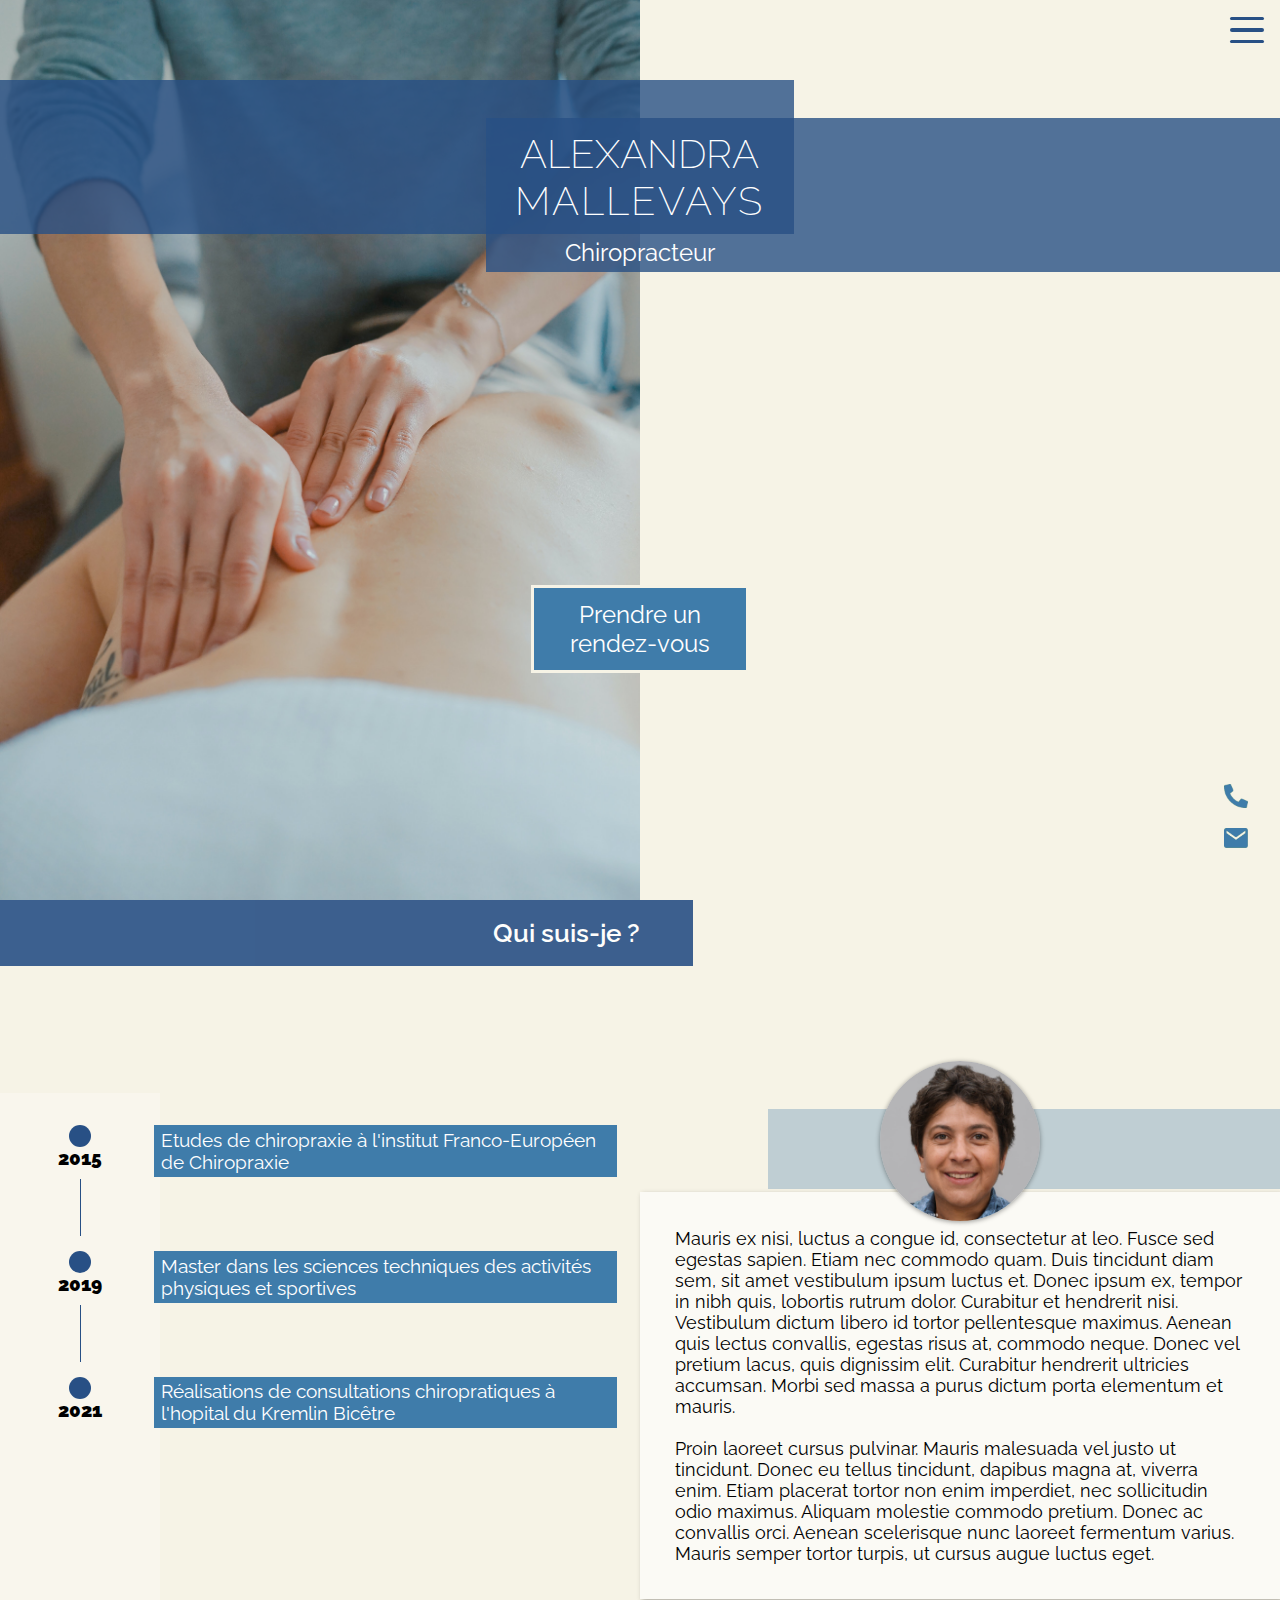
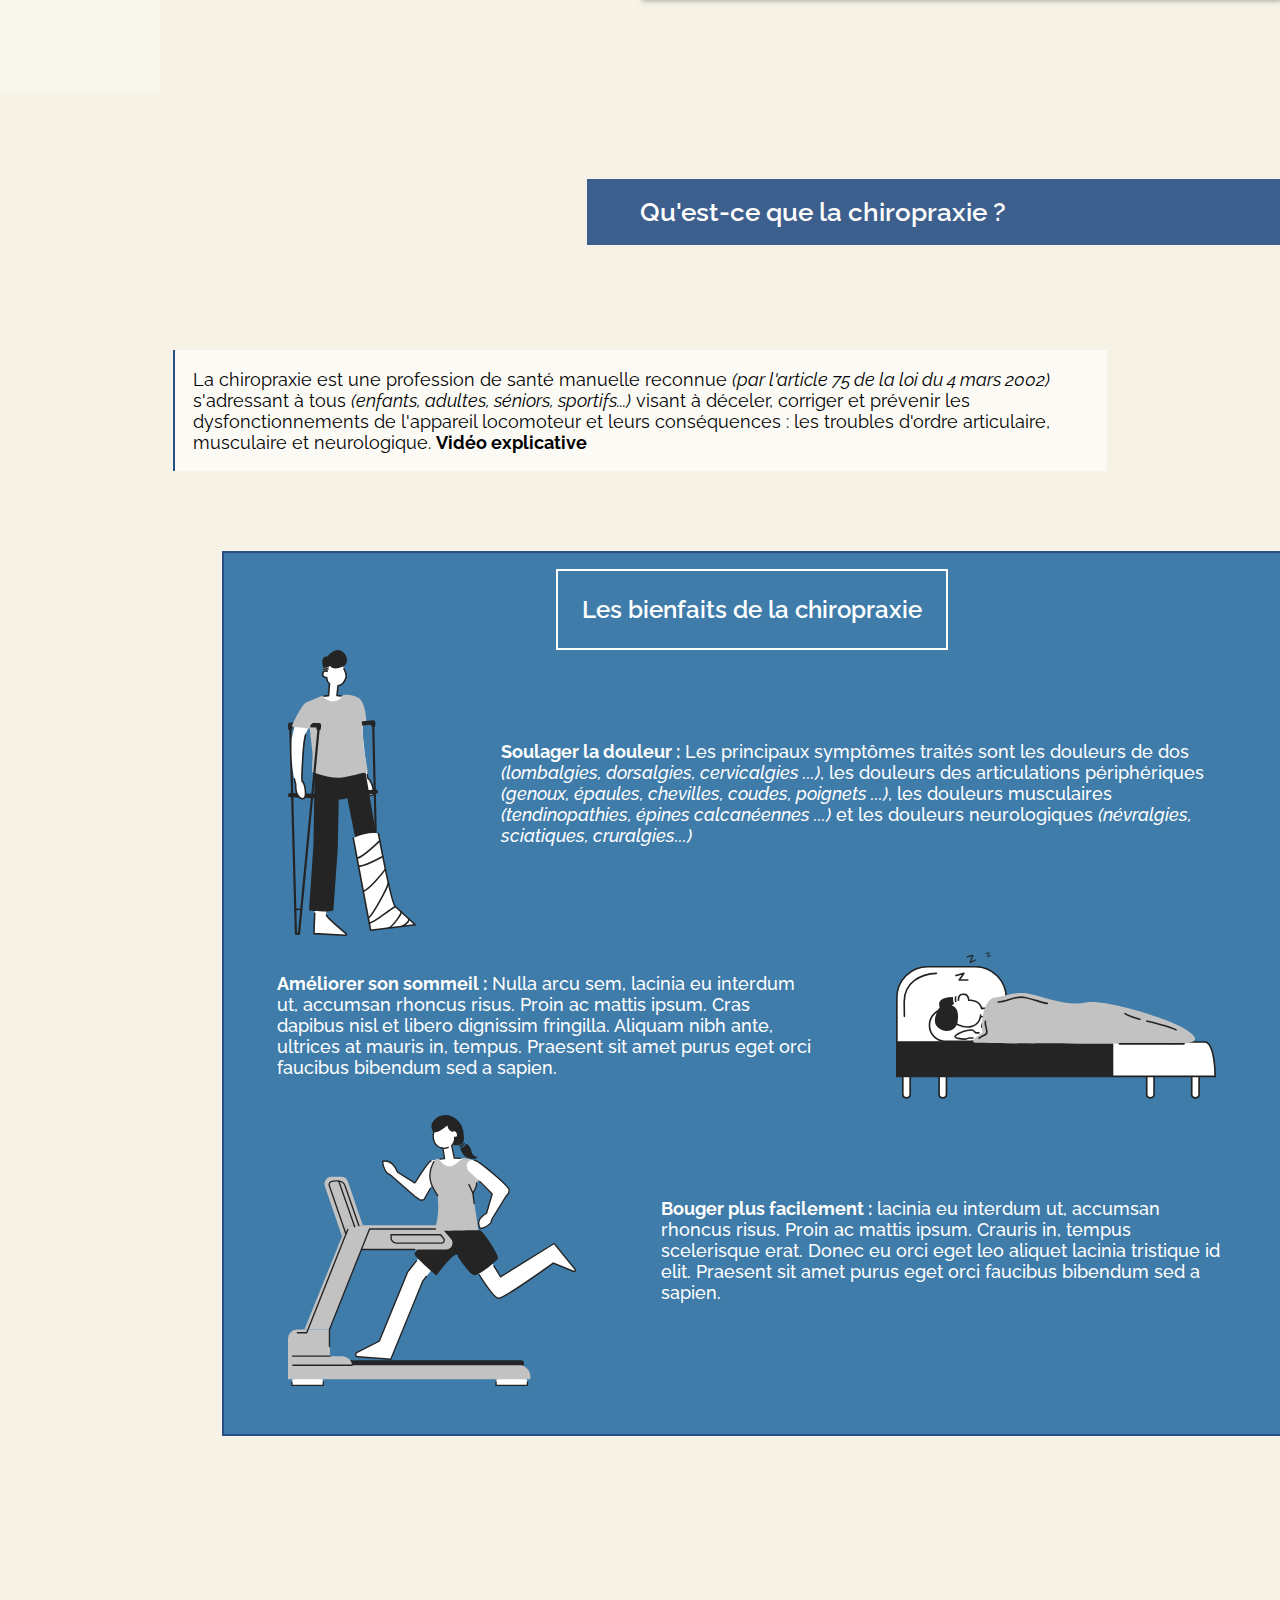
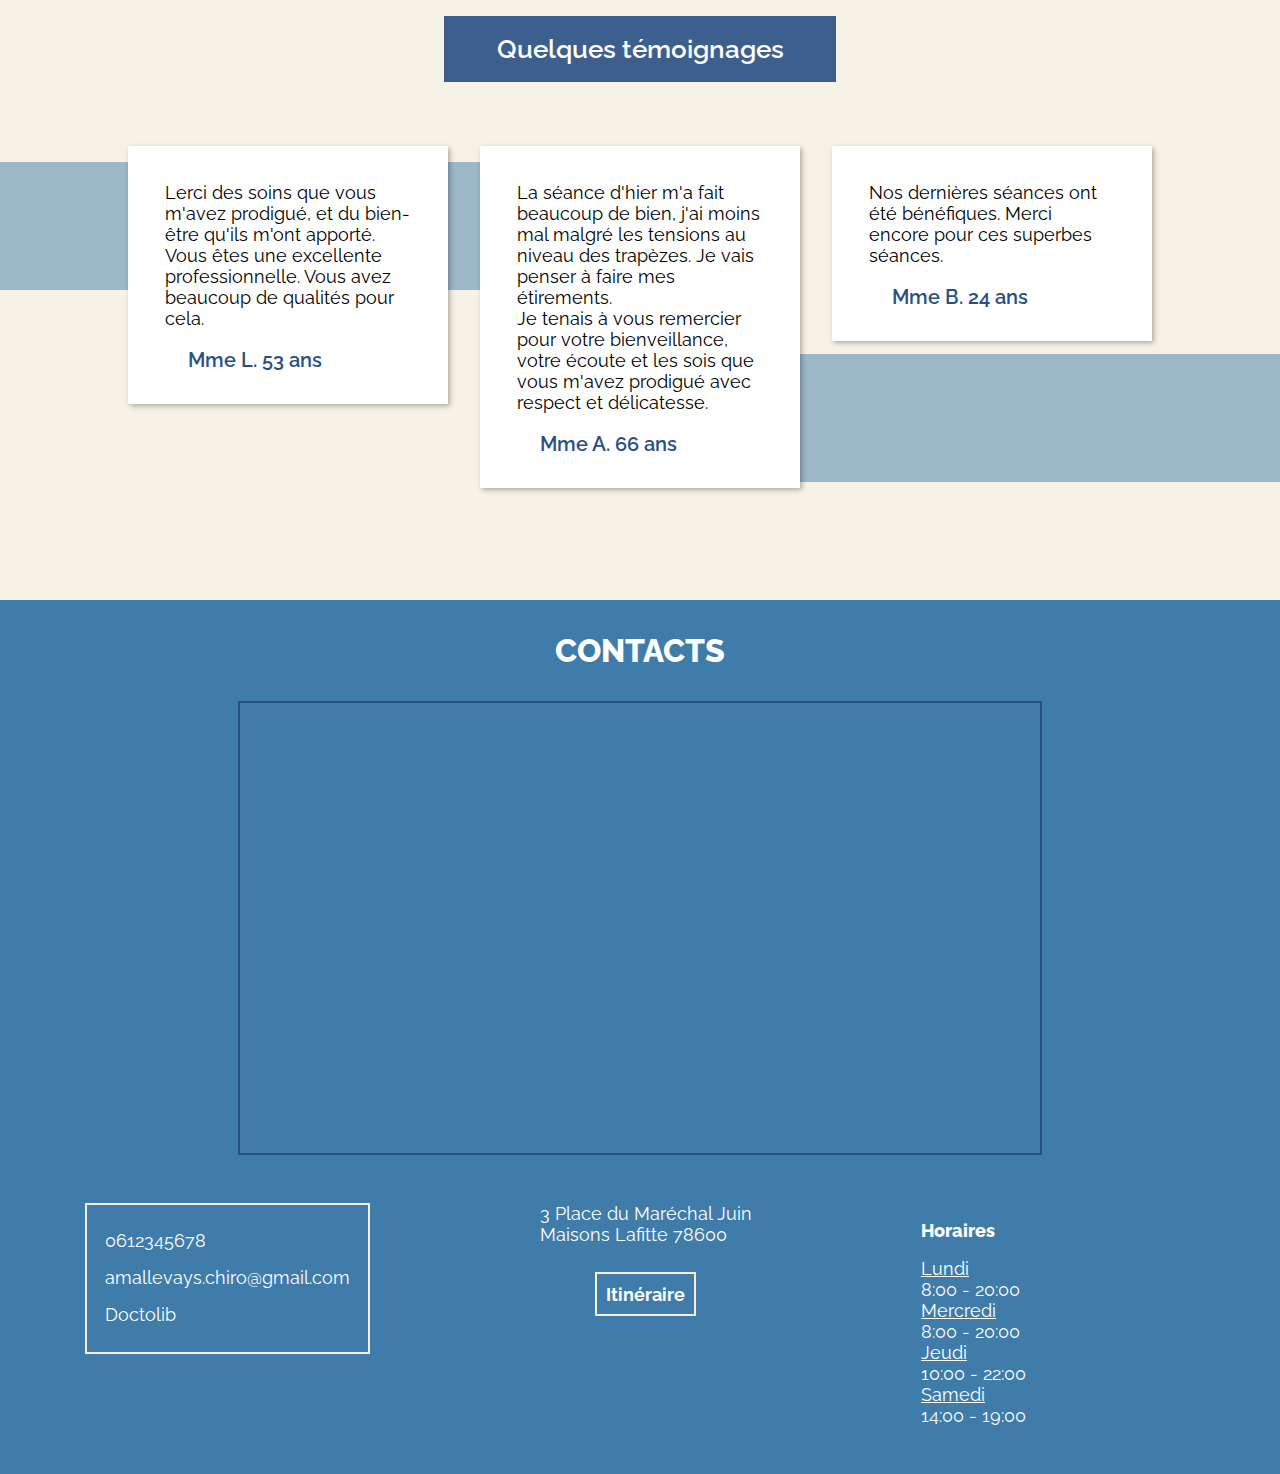
==== mobile.html @ 3ee5424f "added media queries for about-page and homepage" ====
<!DOCTYPE html>
<html lang="en">
<head>
    <meta charset="UTF-8">
    <meta http-equiv="X-UA-Compatible" content="IE=edge">
    <meta name="viewport" content="width=device-width, initial-scale=1.0">
    <link rel="preconnect" href="https://fonts.googleapis.com">
    <link rel="preconnect" href="https://fonts.gstatic.com" crossorigin>
    <link href="https://fonts.googleapis.com/css2?family=Raleway:ital,wght@0,100;0,200;0,300;0,400;0,500;0,600;0,700;0,800;0,900;1,100;1,200;1,300;1,400;1,500&display=swap" rel="stylesheet">
    <link href="https://fonts.googleapis.com/css2?family=Roboto:wght@100;300&display=swap" rel="stylesheet">
    <script src="https://ajax.googleapis.com/ajax/libs/jquery/3.5.1/jquery.min.js"></script>
    <link rel="stylesheet" href="css/main.css">
    <title>Alexandra Mallevays</title>
</head>
<body>
    <div class="main-frame">
    <div class="homepage section">
        <!-- <div class="blue-rect-2"></div> -->
        <div class="bg-image"></div>
        <div class="title-box">
            <div class="__title-div-left"></div>
            <div class="__title-div-right"></div>
            <div class="__title-text">
                <div class="__row">Alexandra</div>
                <div class="__row __row-2">Mallevays</div>
                <div class="__subtitle">
                    Chiropracteur
                </div>
            </div>
        </div>

        <div class="rdv-btn">
            Prendre un</br>rendez-vous
        </div>

        <div class="contact-icons">
            <div class="__phone-icon" onclick='
            var data = [new ClipboardItem({ "text/plain": new Blob(["0612345678"], { type: "text/plain" }) })];
            navigator.clipboard.write(data).then(function() {
            console.log("Copied to clipboard successfully!");
            }, function() {
            console.error("Unable to write to clipboard. :-(");
            });
            '>
                <img src="assets/icons/phonex2.png" alt="">
            </div>
            <a href="mailto:amallevays.chiro@gmail.com">
            <div class="__mail-icon">
                <img src="assets/icons/mailx2.png" alt="">
            </div>
        </a>
        </div>

        <div class="upper-menu-btn" onclick="toggleBtn(this)">
            <div class="__bar1 __bar"></div>
            <div class="__bar2 __bar"></div>
            <div class="__bar3 __bar"></div>
        </div>

        <div class="upper-menu-mobile">
            <div class="__header">MENU</div>
            <a href="#about-page"> <div class="__menu-btn-mobile">Qui suis-je ?</div></a>
            <a href="#chiro-page"><div class="__menu-btn-mobile">Qu'est-ce que la chiropraxie ?</div></a>
            <a href="#testimonies-page"><div class="__menu-btn-mobile">Quelques témoignages</div></a>
            <a href="#contacts-page"><div class="__menu-btn-mobile __contacts-btn">Contacts</div></a>
        </div>
    </div>
    <div class="about-page section" id="about-page">

        <div class="__title-bar">
            Qui suis-je ?
        </div>

        <div class="__content">
            <div class="white-rect-1"></div>
            <div class="__career">
                
                <div class="timeline">
                    <div class="__event"> 
                        <span class="__date">2015</span>    
                        <div class="__event-text">Etudes de chiropraxie à l'institut Franco-Européen de Chiropraxie</div> 
                    </div>
                    <div class="__event">
                        <span class="__date">2019</span>
                        <div class="__event-text">Master dans les sciences techniques des activités physiques et sportives</div>
                    </div>
                    <div class="__event">
                        <span class="__date __last-date">2021</span> 
                        <div class="__event-text">Réalisations de consultations chiropratiques à l'hopital du Kremlin Bicêtre</div>
                    </div>


                </div>
            </div>
            <div class="__abouttext-container">
                <div class="blue-rect-1"></div>
                <image src="assets/profile_pic.png" class="__profile-pic"></image>
                <div class="__abouttext">
                    Mauris ex nisi, luctus a congue id, consectetur at leo. Fusce sed egestas sapien. Etiam nec commodo quam. Duis tincidunt diam sem, sit amet vestibulum ipsum luctus et. Donec ipsum ex, tempor in nibh quis, lobortis rutrum dolor. Curabitur et hendrerit nisi. Vestibulum dictum libero id tortor pellentesque maximus. Aenean quis lectus convallis, egestas risus at, commodo neque. Donec vel pretium lacus, quis dignissim elit. Curabitur hendrerit ultricies accumsan. Morbi sed massa a purus dictum porta elementum et mauris.
                    </br></br>
                    Proin laoreet cursus pulvinar. Mauris malesuada vel justo ut tincidunt. Donec eu tellus tincidunt, dapibus magna at, viverra enim. Etiam placerat tortor non enim imperdiet, nec sollicitudin odio maximus. Aliquam molestie commodo pretium. Donec ac convallis orci. Aenean scelerisque nunc laoreet fermentum varius. Mauris semper tortor turpis, ut cursus augue luctus eget.  
                </div>
            </div>
            
        </div>

    </div>
    <div class="chiro-page section" id="chiro-page">

        <div class="__title-bar-right">
            Qu'est-ce que la chiropraxie ?
        </div>

        <div class="__content">
            <p class="__introduction">La chiropraxie est une profession de santé manuelle reconnue <i>(par l'article 75 de la loi du 4 mars 2002)</i> s'adressant à tous <i>(enfants, adultes, séniors, sportifs...)</i> visant à déceler, corriger et prévenir les dysfonctionnements de l'appareil locomoteur et leurs conséquences : les troubles d'ordre articulaire, musculaire et neurologique. <b><a href="https://vimeo.com/82379771">Vidéo explicative</a></b></p>
            
            
            <div class="upsides-div">
                <div class="__header">Les bienfaits de la chiropraxie</div>
                <div class="upside">
                    <image src="assets/illustrations/injured.svg" id="injured-icon" class="__icon"></image>
                    <div class="__text"><b>Soulager la douleur :</b> Les principaux symptômes traités sont les douleurs de dos <i>(lombalgies, dorsalgies, cervicalgies ...)</i>, les douleurs des articulations périphériques <i>(genoux, épaules, chevilles, coudes, poignets ...)</i>, les douleurs musculaires <i>(tendinopathies, épines calcanéennes ...)</i> et les douleurs neurologiques <i>(névralgies, sciatiques, cruralgies...)</i></div>
                </div>
                <div class="upside">
                    <div class="__text"><b>Améliorer son sommeil :</b> Nulla arcu sem, lacinia eu interdum ut, accumsan rhoncus risus.

                        Proin ac mattis ipsum. Cras dapibus nisl et libero dignissim fringilla. Aliquam nibh ante, ultrices at mauris in, tempus. Praesent sit amet purus eget orci faucibus bibendum sed a sapien.</div>
                    <image src="assets/illustrations/sleep.svg" id="sleep-icon" class="__icon"></image>
                </div>
                <div class="upside">
                    <image src="assets/illustrations/sport.svg" id="sport-icon" class="__icon"></image>
                    <div class="__text"><b>Bouger plus facilement :</b> lacinia eu interdum ut, accumsan rhoncus risus.

                        Proin ac mattis ipsum. Crauris in, tempus scelerisque erat. Donec eu orci eget leo aliquet lacinia tristique id elit. Praesent sit amet purus eget orci faucibus bibendum sed a sapien.</div>
                </div>
            </div>
            
        </div>

    </div>

    <div class="testimonies-page section" id="testimonies-page">

        <div class="__title-bar-center">
            Quelques témoignages
        </div>

        <div class="__testimonies">

            <div class="white-rect-2"></div>
            <div class="white-rect-3"></div>

            
            <div class="testimony">
                <div class="__text">Lerci des soins que vous m'avez prodigué, et du bien-être qu'ils m'ont apporté. </br>Vous êtes une excellente professionnelle. Vous avez beaucoup de qualités pour cela.</div>
                <div class="__author">Mme L. 53 ans</div>
            </div>

            <div class="testimony">
                <div class="__text">La séance d'hier m'a fait beaucoup de bien, j'ai moins mal malgré les tensions au niveau des trapèzes. Je vais penser à faire mes étirements.</br> Je tenais à vous remercier pour votre bienveillance, votre écoute et les sois que vous m'avez prodigué avec respect et délicatesse.</div>
                <div class="__author">Mme A. 66 ans</div>
            </div>

            <div class="testimony">
                <div class="__text">Nos dernières séances ont été bénéfiques. Merci encore pour ces superbes séances.</div>
                <div class="__author">Mme B. 24 ans</div>
            </div>
            
        </div>
    </div>

    <div class="contacts-page section" id="contacts-page">

        <div class="__title">CONTACTS</div>
        <iframe class="maps" src="https://www.google.com/maps/embed?pb=!1m18!1m12!1m3!1d2620.429758199022!2d2.1437367150682656!3d48.94530220253824!2m3!1f0!2f0!3f0!3m2!1i1024!2i768!4f13.1!3m3!1m2!1s0x47e661817bcd5d53%3A0xc0e5ba6e43e9ac90!2s3%20Pl.%20du%20Mar%C3%A9chal%20Juin%2C%2078600%20Maisons-Laffitte!5e0!3m2!1sfr!2sfr!4v1629821857149!5m2!1sfr!2sfr" allowfullscreen="" loading="lazy"></iframe>
        <div class="info-row">
            <div class="__contacts">
                0612345678</br>
                amallevays.chiro@gmail.com</br>
                Doctolib
            </div>
            <div class="__location">
                3 Place du Maréchal Juin</br>Maisons Lafitte 78600
                <div class="__route-btn" onclick="location.href='https://goo.gl/maps/s7NuypRD2UQCrzNB6';">Itinéraire</div>
            </div>
            <div class="__schedule">
                <span class="__header">Horaires</span>
                <div class="__day">Lundi</div> 8:00 - 20:00
                <div class="__day">Mercredi</div> 8:00 - 20:00 
                <div class="__day">Jeudi</div> 10:00 - 22:00
                <div class="__day">Samedi</div> 14:00 - 19:00
            </div>
            <div class="__spacer"></div>
        </div>

    </div>

</div>
<script>
    let toggleBtn = (elt) => {
        elt.classList.toggle("toggle");
        $(".upper-menu-mobile")[0].classList.toggle("menu-toggle");
    }
</script>
</body>
</html>
---- css/main.css ----
.homepage {
  height: 100vh;
}

.bg-image {
  position: absolute;
  height: 100vh;
  width: 50vw;
  z-index: -1;
  background: center/cover url("/assets/banner.jpg");
}

.title-box {
  position: absolute;
  width: 100%;
  height: 12em;
  margin-top: 5em;
}

.title-box .__title-div-left {
  position: absolute;
  background-color: #285085;
  opacity: 0.8;
  width: 62%;
  height: 80%;
}

.title-box .__title-div-right {
  position: absolute;
  right: 0;
  bottom: 0;
  background-color: #285085;
  opacity: 0.8;
  width: 62%;
  height: 80%;
}

.title-box .__title-text {
  position: absolute;
  display: -webkit-box;
  display: -ms-flexbox;
  display: flex;
  -webkit-box-orient: vertical;
  -webkit-box-direction: normal;
      -ms-flex-direction: column;
          flex-direction: column;
  -webkit-box-align: center;
      -ms-flex-align: center;
          align-items: center;
  left: 38%;
  top: 20%;
  width: 24%;
  height: 80%;
  padding-top: .75em;
  color: white;
}

.title-box .__title-text .__row {
  font-weight: 200;
  font-size: 2.5em;
  text-transform: uppercase;
}

.title-box .__title-text .__row-2 {
  letter-spacing: .05em;
}

.title-box .__title-text .__subtitle {
  position: absolute;
  top: 72%;
  font-size: 1.5em;
}

.rdv-btn {
  position: absolute;
  border: 0.15em solid #F6F3E6;
  background-color: #3F7CAA;
  left: 0;
  right: 0;
  top: 65%;
  margin: auto;
  width: -webkit-fit-content;
  width: -moz-fit-content;
  width: fit-content;
  padding: .5em 1.5em .5em 1.5em;
  text-align: center;
  font-size: 1.5em;
  color: white;
  -webkit-transition: all 0.3s;
  transition: all 0.3s;
  cursor: pointer;
}

.rdv-btn:hover {
  background-color: #285085;
}

.upper-menu {
  display: -webkit-box;
  display: -ms-flexbox;
  display: flex;
  -ms-flex-pack: distribute;
      justify-content: space-around;
}

.upper-menu .__menu-btn {
  margin-top: .5em;
  padding: .5em;
  font-size: 1.1em;
  font-weight: 600;
  -webkit-transition: all 0.5s;
  transition: all 0.5s;
  cursor: pointer;
}

.upper-menu .__me-btn {
  color: white;
}

.upper-menu .__me-btn:hover {
  background-color: rgba(255, 255, 255, 0.2);
}

.upper-menu .__chiro-btn {
  color: white;
}

.upper-menu .__chiro-btn:hover {
  background-color: rgba(255, 255, 255, 0.2);
}

.upper-menu .__green {
  color: #285085;
}

.upper-menu .__testimonies-btn {
  color: #285085;
}

.upper-menu .__testimonies-btn:hover {
  background-color: rgba(63, 124, 170, 0.2);
}

.upper-menu .__contacts-btn {
  color: #285085;
}

.upper-menu .__contacts-btn:hover {
  background-color: rgba(63, 124, 170, 0.2);
}

.contact-icons {
  position: absolute;
  right: 2em;
  bottom: 3em;
}

.contact-icons .__phone-icon {
  cursor: pointer;
}

.contact-icons .__phone-icon::before {
  position: absolute;
  content: "";
  font-family: 'Roboto', sans-serif;
  color: #285085;
  font-weight: 1000;
  font-size: 1.15em;
  letter-spacing: 1px;
  right: -1em;
  opacity: 0;
  -webkit-transition: 0.5s all;
  transition: 0.5s all;
}

.contact-icons .__phone-icon:hover::before {
  right: 2em;
  top: 0.15em;
  content: "0612345678";
  opacity: 1;
}

.contact-icons .__phone-icon img {
  width: 1.5em;
  height: 1.5em;
}

.contact-icons .__mail-icon {
  margin-top: 1em;
  cursor: pointer;
}

.contact-icons .__mail-icon::before {
  position: absolute;
  content: "";
  font-family: 'Roboto', sans-serif;
  color: #285085;
  font-weight: 1000;
  font-size: 1.15em;
  letter-spacing: 1px;
  right: -1em;
  opacity: 0;
  -webkit-transition: 0.5s all;
  transition: 0.5s all;
}

.contact-icons .__mail-icon:hover::before {
  right: 2em;
  bottom: 0.175em;
  content: "amallevays.chiro@gmail.com";
  opacity: 1;
}

.contact-icons .__mail-icon img {
  width: 1.5em;
  height: 1.25em;
}

@media (min-width: 700px) and (max-width: 850px) {
  .title-box .__title-div-left {
    width: 65%;
  }
  .title-box .__title-div-right {
    width: 65%;
  }
}

@media (min-width: 600px) and (max-width: 700px) {
  .title-box .__title-div-left {
    width: 67%;
  }
  .title-box .__title-div-right {
    width: 67%;
  }
}

@media (min-width: 500px) and (max-width: 600px) {
  .title-box .__title-div-left {
    width: 70%;
  }
  .title-box .__title-div-right {
    width: 70%;
  }
}

@media (min-width: 0px) and (max-width: 500px) {
  .title-box .__title-div-left {
    width: 73%;
  }
  .title-box .__title-div-right {
    width: 73%;
  }
}

.upper-menu-btn {
  position: absolute;
  right: 1em;
  width: 2.15em;
  height: 1.75em;
  top: 1em;
  z-index: 5;
}

.upper-menu-btn .__bar {
  width: 100%;
  height: .2em;
  background-color: #285085;
  border-radius: 4px;
  position: absolute;
  -webkit-transition: 0.4s;
  transition: 0.4s;
}

.upper-menu-btn .__bar1 {
  top: 1px;
}

.upper-menu-btn .__bar2 {
  top: .775em;
}

.upper-menu-btn .__bar3 {
  bottom: 1px;
}

.upper-menu-btn.toggle .__bar1 {
  -webkit-transform: rotate(-45deg) translate(-9px, 6px);
  transform: rotate(-45deg) translate(-9px, 6px);
  background-color: white;
}

.upper-menu-btn.toggle .__bar2 {
  opacity: 0;
}

.upper-menu-btn.toggle .__bar3 {
  -webkit-transform: rotate(45deg) translate(-8px, -8px);
  transform: rotate(45deg) translate(-5px, -4px);
  background-color: white;
}

.blue-rect-2 {
  position: absolute;
  height: 6em;
  width: 28%;
  background-color: rgba(63, 124, 170, 0.3);
  right: 0;
  bottom: 6%;
}

.upper-menu-mobile {
  display: block;
  position: absolute;
  width: 100%;
  height: 50%;
  right: -100%;
  top: 0;
  background-color: #3F7CAA;
  -webkit-transition: 0.5s;
  transition: 0.5s;
}

.upper-menu-mobile .__header {
  font-size: 1.35em;
  color: white;
  font-weight: 700;
  text-align: center;
  margin: 1em;
  margin-bottom: 2em;
}

.upper-menu-mobile .__menu-btn-mobile {
  width: 85%;
  margin-left: 5%;
  border-top: 1px solid #285085;
  font-size: 1.15em;
  padding: .5em;
  color: white;
  font-weight: 600;
}

.upper-menu-mobile .__contacts-btn {
  border-bottom: 1px solid #285085;
}

.menu-toggle {
  right: 0px;
}

.about-page {
  height: -webkit-fit-content;
  height: -moz-fit-content;
  height: fit-content;
  padding-bottom: 3em;
}

.about-page .__title-bar {
  margin-top: 0em;
  margin-bottom: 3em;
  opacity: 0.9;
  background-color: #285085;
  width: 50%;
  padding-right: 2em;
  color: white;
  line-height: 2.5em;
  text-align: right;
  vertical-align: center;
  font-size: 1.65em;
  font-weight: 600;
}

.about-page .__content {
  display: -webkit-box;
  display: -ms-flexbox;
  display: flex;
  height: 70%;
}

.about-page .__content .__career {
  width: 50%;
  height: 100%;
}

.about-page .__content .__abouttext-container {
  width: 50%;
  height: 100%;
  margin-top: 7em;
}

.about-page .__content .__abouttext-container .__profile-pic {
  width: 10em;
  height: 10em;
  position: absolute;
  left: calc(75% - 5em);
  margin-top: -6em;
  border-radius: 50%;
  -webkit-box-shadow: 0px 1px 5px rgba(0, 0, 0, 0.4);
          box-shadow: 0px 1px 5px rgba(0, 0, 0, 0.4);
}

.about-page .__content .__abouttext-container .blue-rect-1 {
  position: absolute;
  width: 40%;
  height: 5em;
  margin-top: -3em;
  margin-left: 10%;
  background-color: rgba(63, 124, 170, 0.3);
  z-index: -10;
}

.about-page .__abouttext {
  padding: 2em;
  margin-top: 2em;
  font-size: 1.1em;
  background-color: rgba(255, 255, 255, 0.6);
  -webkit-box-shadow: 2px 2px 5px rgba(0, 0, 0, 0.3);
          box-shadow: 2px 2px 5px rgba(0, 0, 0, 0.3);
}

.timeline:first-child {
  margin-top: 5em;
}

.timeline .__event {
  display: -webkit-box;
  display: -ms-flexbox;
  display: flex;
  margin-top: 0.75em;
  font-size: 1.2em;
}

.timeline .__event-text {
  height: -webkit-fit-content;
  height: -moz-fit-content;
  height: fit-content;
  max-width: 70%;
  background-color: #3F7CAA;
  padding: 0.2em 0.4em 0.2em 0.4em;
  color: white;
}

.timeline .__date {
  width: 3em;
  margin-left: 3em;
  margin-right: 2em;
  font-weight: 900;
}

.timeline .__date::before {
  content: "";
  height: 1.15em;
  width: 1.15em;
  display: block;
  margin-left: 0.6em;
  background-color: #285085;
  border-radius: 50%;
}

.timeline .__date::after {
  content: "";
  height: 3em;
  width: 0.05em;
  display: block;
  margin-top: .5em;
  margin-left: 1.15em;
  background-color: #285085;
}

.timeline .__last-date::after {
  display: none;
}

.white-rect-1 {
  position: absolute;
  background-color: rgba(255, 255, 255, 0.3);
  width: 10em;
  height: 80%;
  z-index: -10;
  margin-top: 3em;
}

@media (min-width: 600px) and (max-width: 1000px) {
  .about-page .__content {
    -webkit-box-orient: vertical;
    -webkit-box-direction: reverse;
        -ms-flex-direction: column-reverse;
            flex-direction: column-reverse;
  }
  .about-page .__content .__career {
    width: 60%;
    margin-left: auto;
    margin-right: auto;
    height: -webkit-fit-content;
    height: -moz-fit-content;
    height: fit-content;
    margin-bottom: 7em;
  }
  .about-page .__content .__abouttext-container {
    width: 70%;
    height: -webkit-fit-content;
    height: -moz-fit-content;
    height: fit-content;
    margin-top: 7em;
    margin-bottom: 0em;
    margin-left: auto;
    margin-right: auto;
  }
  .blue-rect-1 {
    margin-left: 45% !important;
  }
  .white-rect-1 {
    left: 20%;
  }
}

@media (min-width: 100px) and (max-width: 600px) {
  .about-page .__title-bar {
    width: 100%;
    padding-left: 0;
    padding-right: 0;
    text-align: center;
    margin-bottom: 0em;
  }
  .about-page .__content {
    -webkit-box-orient: vertical;
    -webkit-box-direction: reverse;
        -ms-flex-direction: column-reverse;
            flex-direction: column-reverse;
  }
  .about-page .__content .__abouttext-container {
    width: 100%;
  }
  .about-page .__content .__career {
    width: 100%;
  }
  .about-page .blue-rect-1 {
    width: 50% !important;
    margin-left: 50% !important;
  }
  .timeline:first-child {
    margin-top: 5em;
  }
  .timeline .__event {
    display: -webkit-box;
    display: -ms-flexbox;
    display: flex;
    margin-top: 0.75em;
    font-size: 1.2em;
  }
  .timeline .__event-text {
    height: -webkit-fit-content;
    height: -moz-fit-content;
    height: fit-content;
    max-width: 70%;
    background-color: #3F7CAA;
    padding: 0.2em 0.4em 0.2em 0.4em;
    color: white;
  }
  .timeline .__date {
    margin-left: 1em;
    margin-right: 1em;
  }
  .timeline .__date::before {
    margin-left: 0.6em;
  }
  .timeline .__date::after {
    margin-left: 1.15em;
  }
}

.chiro-page {
  height: -webkit-fit-content;
  height: -moz-fit-content;
  height: fit-content;
  padding-bottom: 3em;
}

.chiro-page .__title-bar-right {
  margin-top: 5em;
  margin-bottom: 4em;
  opacity: 0.9;
  background-color: #285085;
  width: 50%;
  padding-left: 2em;
  color: white;
  line-height: 2.5em;
  text-align: left;
  vertical-align: center;
  font-size: 1.65em;
  font-weight: 600;
  margin-left: calc(50% - 2em);
}

.chiro-page .__content {
  display: block;
  height: 70%;
}

.chiro-page .__content .__introduction {
  width: 70%;
  margin-top: 3em;
  margin-left: auto;
  margin-right: auto;
  font-size: 1.15em;
  padding: 1em;
  border-left: 2px solid #285085;
  background-color: rgba(255, 255, 255, 0.6);
}

.upsides-div {
  width: 80%;
  background-color: #3f7caa;
  height: -webkit-fit-content;
  height: -moz-fit-content;
  height: fit-content;
  margin-top: 5em;
  margin-right: 0;
  margin-left: auto;
  display: -webkit-box;
  display: -ms-flexbox;
  display: flex;
  -webkit-box-orient: vertical;
  -webkit-box-direction: normal;
      -ms-flex-direction: column;
          flex-direction: column;
  padding: 1em;
  padding-bottom: 3em;
  border-left: 2px solid #285085;
  border-top: 2px solid #285085;
  border-bottom: 2px solid #285085;
}

.upsides-div .__header {
  width: -webkit-fit-content;
  width: -moz-fit-content;
  width: fit-content;
  margin-left: auto;
  margin-right: auto;
  text-align: center;
  font-size: 1.5em;
  font-weight: 600;
  padding: 1em;
  color: white;
  border: 2px solid white;
}

.upside {
  display: -webkit-box;
  display: -ms-flexbox;
  display: flex;
  -webkit-box-orient: horizontal;
  -webkit-box-direction: normal;
      -ms-flex-direction: row;
          flex-direction: row;
}

.upside .__icon {
  margin-left: 3em;
  margin-right: 3em;
}

.upside .__text {
  height: -webkit-fit-content;
  height: -moz-fit-content;
  height: fit-content;
  margin-top: auto;
  margin-bottom: auto;
  font-size: 1.15em;
  color: white;
  padding: 2em;
  font-weight: 500;
}

.upside .__text b {
  font-weight: 700;
}

#injured-icon {
  width: 8em;
}

#sleep-icon {
  width: 20em;
}

#sport-icon {
  width: 18em;
}

@media (min-width: 0px) and (max-width: 600px) {
  .chiro-page .__title-bar-right {
    width: 100%;
    margin-left: 0;
    padding-left: 0;
    text-align: center;
  }
}

.testimonies-page {
  height: -webkit-fit-content;
  height: -moz-fit-content;
  height: fit-content;
}

.testimonies-page .__title-bar-center {
  margin-top: 5em;
  opacity: 0.9;
  background-color: #285085;
  width: -webkit-fit-content;
  width: -moz-fit-content;
  width: fit-content;
  padding-left: 2em;
  padding-right: 2em;
  margin-left: auto;
  margin-right: auto;
  color: white;
  line-height: 2.5em;
  text-align: left;
  vertical-align: center;
  font-size: 1.65em;
  font-weight: 600;
}

.testimonies-page .__testimonies {
  display: -webkit-box;
  display: -ms-flexbox;
  display: flex;
  -ms-flex-wrap: wrap;
      flex-wrap: wrap;
  -webkit-box-pack: center;
      -ms-flex-pack: center;
          justify-content: center;
  height: 80%;
  width: 100%;
  padding-top: 3em;
}

.testimony {
  width: 25%;
  margin: 1em;
  height: -webkit-fit-content;
  height: -moz-fit-content;
  height: fit-content;
  padding-bottom: 2em;
  background-color: white;
  -webkit-box-shadow: 2px 2px 5px rgba(0, 0, 0, 0.3);
          box-shadow: 2px 2px 5px rgba(0, 0, 0, 0.3);
}

.testimony .__text {
  font-size: 1.15em;
  margin: 1em 1em 0em 1em;
  padding: 1em;
}

.testimony .__author {
  font-size: 1.25em;
  margin-left: 3em;
  font-weight: 600;
  color: #285085;
}

.white-rect-2 {
  position: absolute;
  width: 50%;
  height: 8em;
  left: 0;
  margin-top: 2em;
  z-index: -10;
  background-color: rgba(63, 124, 170, 0.5);
}

.white-rect-3 {
  position: absolute;
  width: 50%;
  height: 8em;
  right: 0;
  margin-top: 14em;
  z-index: -10;
  background-color: rgba(63, 124, 170, 0.5);
}

@media (min-width: 0px) and (max-width: 600px) {
  .testimonies-page .__title-bar-center {
    width: 100%;
    text-align: center;
    padding-left: 0;
  }
}

.contacts-page {
  display: -webkit-box;
  display: -ms-flexbox;
  display: flex;
  -webkit-box-orient: vertical;
  -webkit-box-direction: normal;
      -ms-flex-direction: column;
          flex-direction: column;
  padding-bottom: 3em;
  margin-top: 6em;
  padding-top: 2em;
  background-color: #3F7CAA;
}

.contacts-page .__title {
  font-size: 2em;
  color: white;
  font-weight: 800;
  margin-bottom: 1em;
  margin-left: auto;
  margin-right: auto;
}

.maps {
  width: 800px;
  height: 450px;
  margin-left: auto;
  margin-right: auto;
  border: 2px solid #285085;
}

.info-row {
  display: -webkit-box;
  display: -ms-flexbox;
  display: flex;
  margin-top: 3em;
  -webkit-box-orient: horizontal;
  -webkit-box-direction: normal;
      -ms-flex-direction: row;
          flex-direction: row;
  -ms-flex-pack: distribute;
      justify-content: space-around;
  color: white;
}

.info-row .__contacts {
  font-size: 1.15em;
  line-height: 2em;
  height: -webkit-fit-content;
  height: -moz-fit-content;
  height: fit-content;
  padding: 1em;
  border: 2px solid #faeed9;
}

.info-row .__location {
  font-size: 1.15em;
  display: -webkit-box;
  display: -ms-flexbox;
  display: flex;
  -webkit-box-orient: vertical;
  -webkit-box-direction: normal;
      -ms-flex-direction: column;
          flex-direction: column;
}

.info-row .__location .__route-btn {
  padding: .5em;
  margin-left: auto;
  margin-right: auto;
  font-weight: 700;
  border: 2px solid #faeed9;
  cursor: pointer;
  -webkit-transition: 0.4s;
  transition: 0.4s;
  margin-top: 1.5em;
}

.info-row .__location .__route-btn:hover {
  background-color: rgba(255, 255, 255, 0.2);
}

.info-row .__schedule {
  font-size: 1.15em;
}

.info-row .__schedule .__header {
  font-weight: 800;
  line-height: 3em;
}

.info-row .__schedule .__day {
  text-decoration: underline;
}

@media (min-width: 0px) and (max-width: 600px) {
  .maps {
    width: 100%;
    border: none;
  }
}

body {
  padding: 0;
  margin: 0;
  background-color: #F6F3E6;
  font-size: 100%;
  font-family: "Raleway", sans-serif;
}

a:link {
  text-decoration: inherit;
  color: inherit;
  cursor: pointer;
}

a:visited {
  text-decoration: inherit;
  color: inherit;
  cursor: pointer;
}

.main-frame {
  overflow-x: hidden;
  position: relative;
  width: 100%;
}

.section {
  position: relative;
}

@media (min-width: 1150px) and (max-width: 1250px) {
  body {
    font-size: 90%;
  }
}

@media (min-width: 1024px) and (max-width: 1150px) {
  body {
    font-size: 80%;
  }
}

@media (min-width: 768px) and (max-width: 1024px) {
  body {
    font-size: 80%;
  }
}

@media (min-width: 0px) and (max-width: 768px) {
  body {
    font-size: 80%;
  }
}
/*# sourceMappingURL=main.css.map */
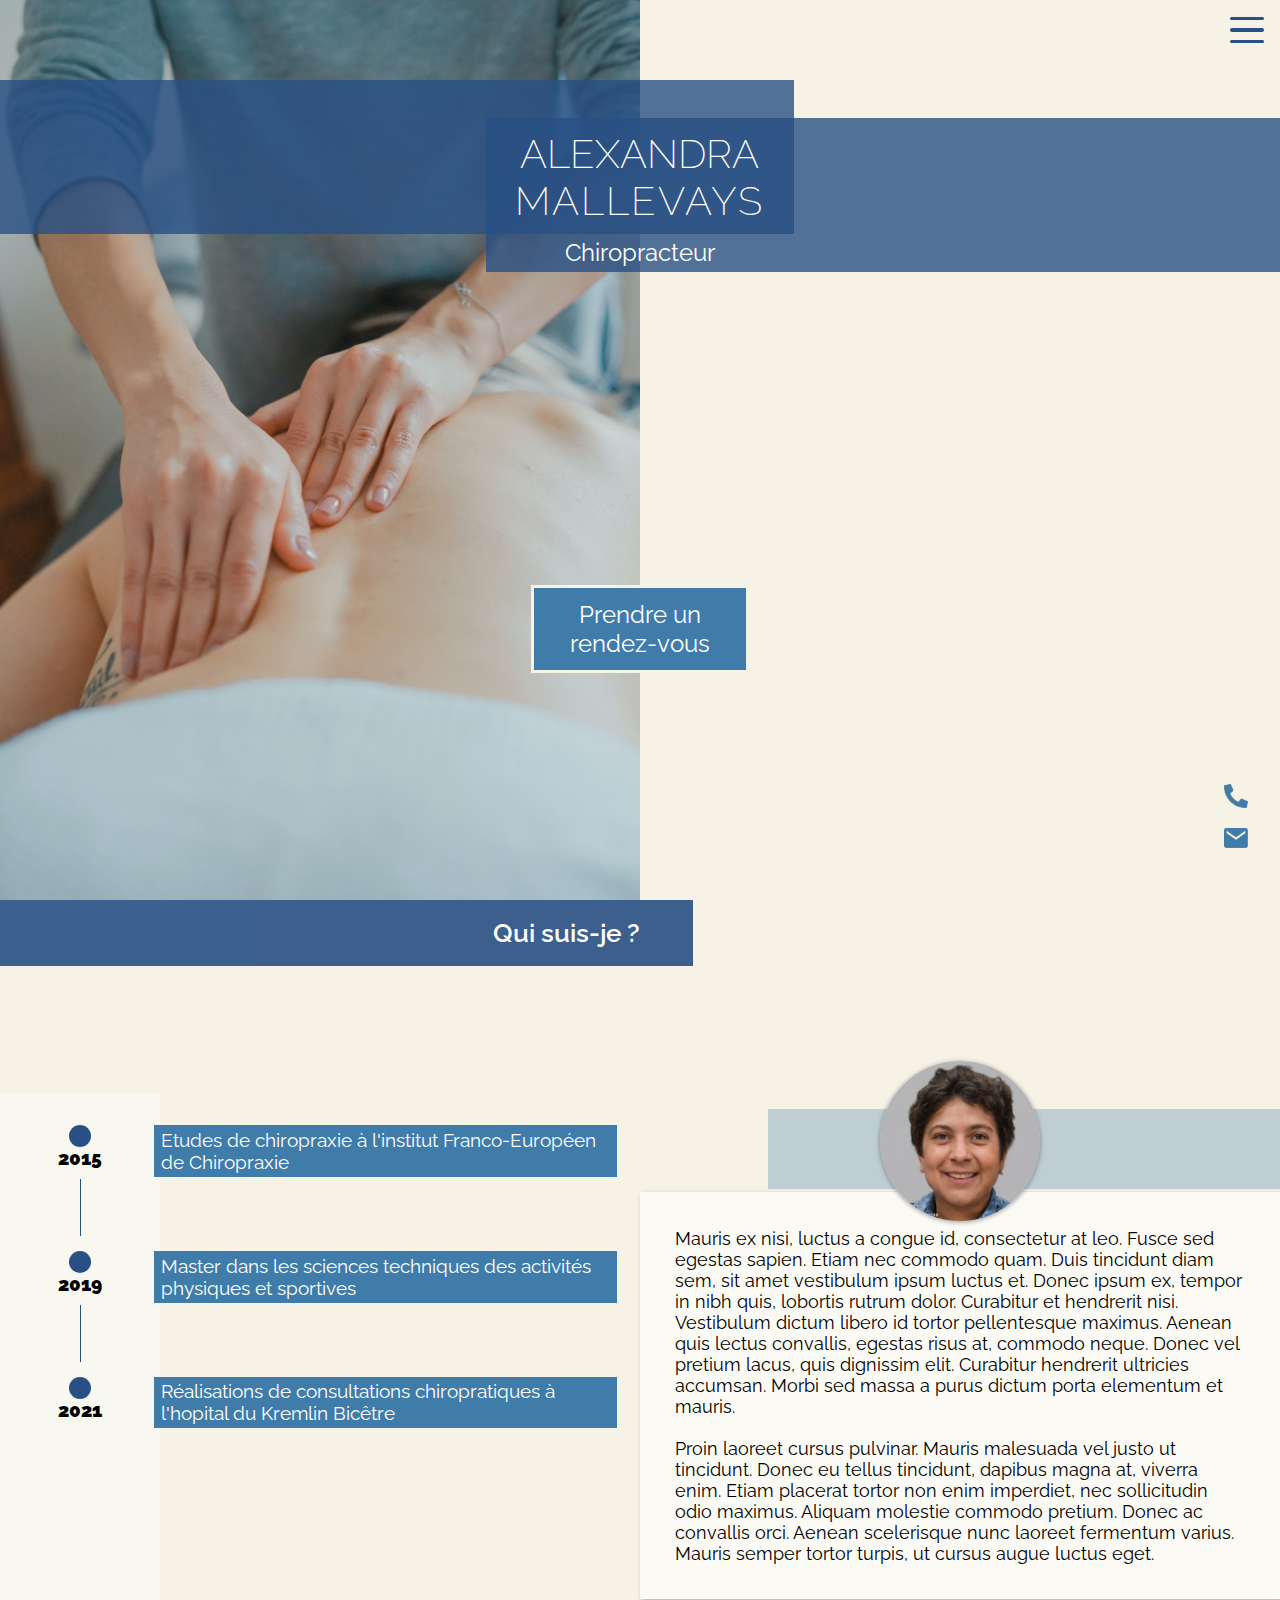
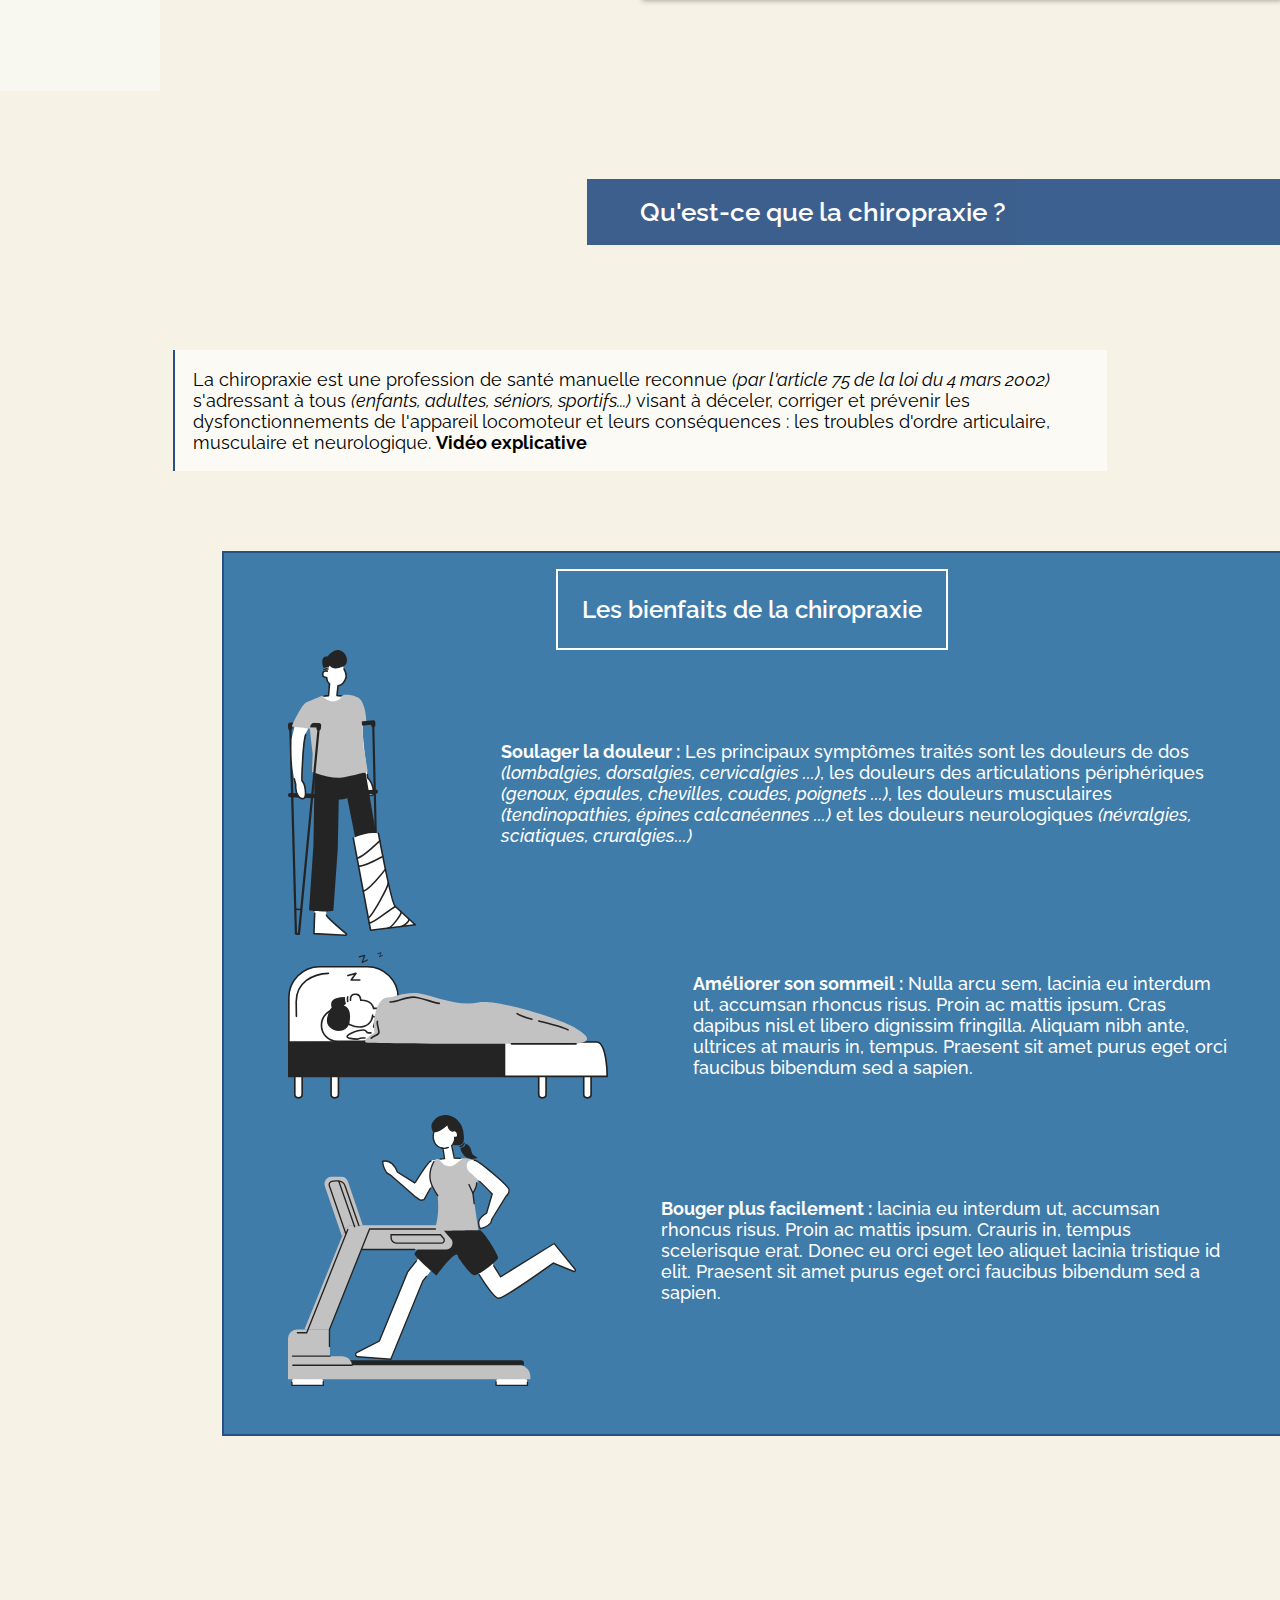
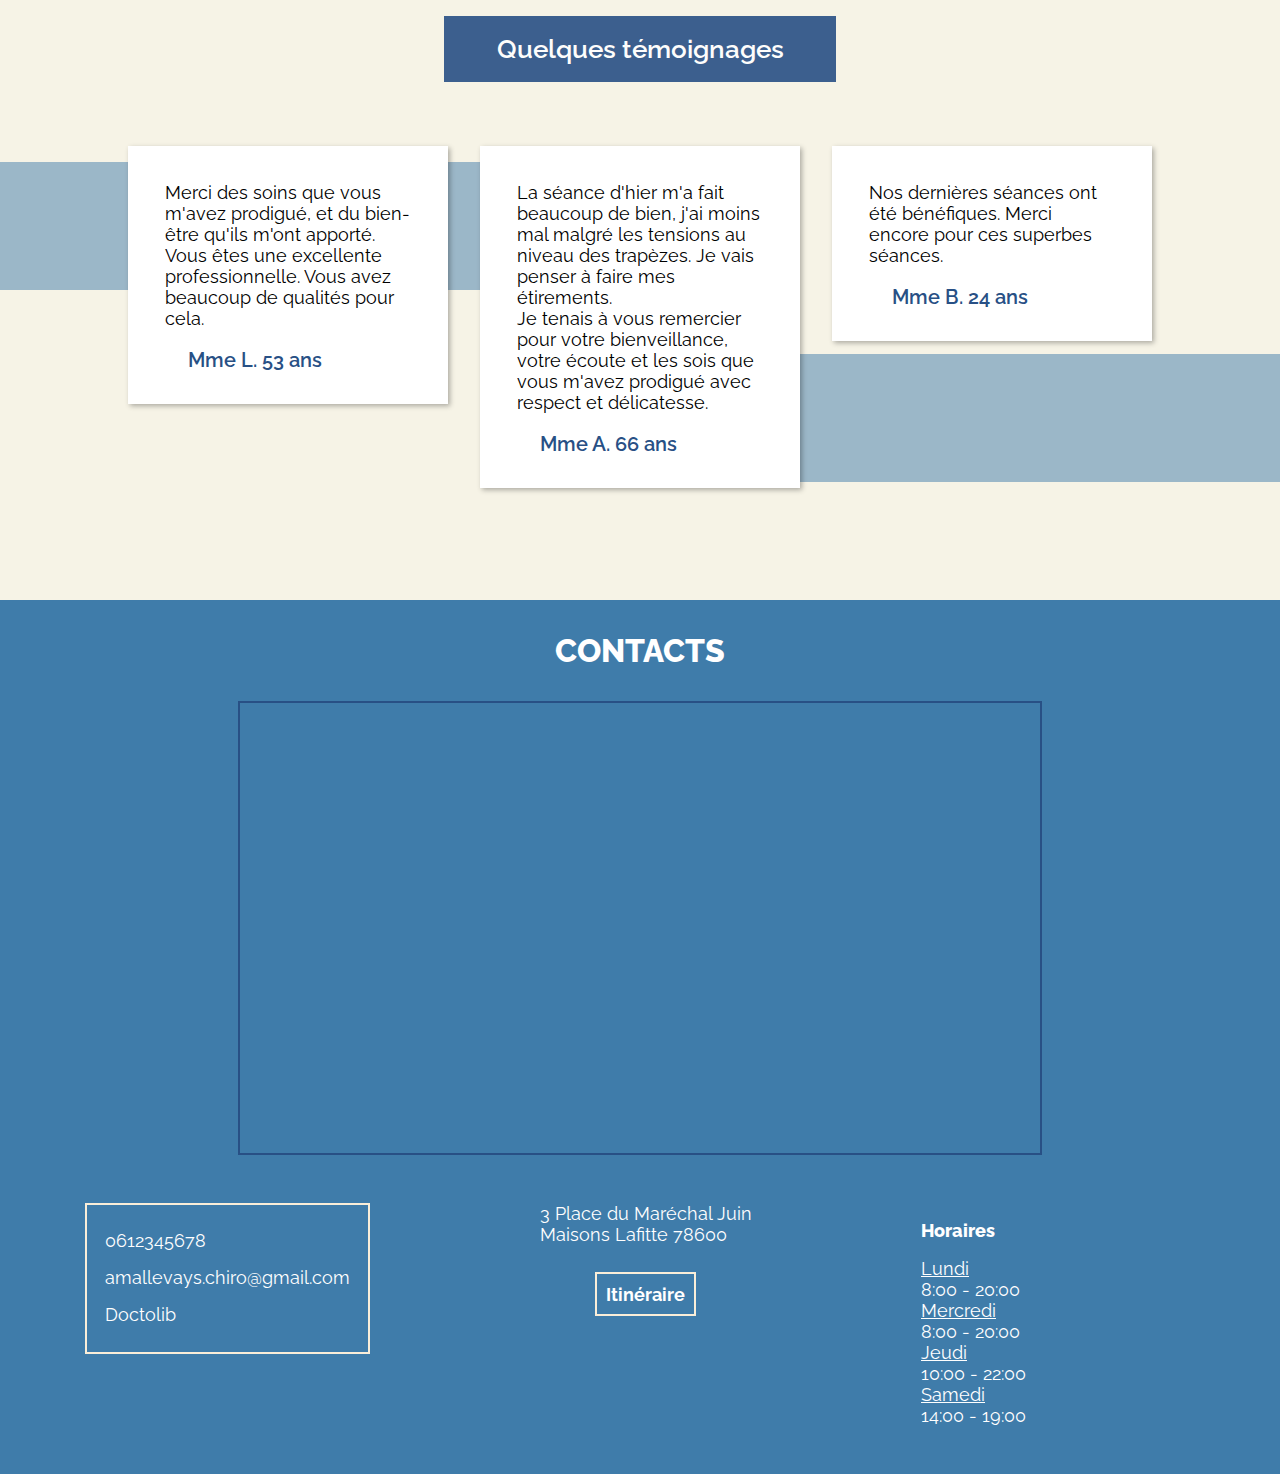
==== commit 1a655087: "added more media queries for mobile (chiro, testimonies and contacts menus)" ====
--- a/mobile.html
+++ b/mobile.html
@@ -122,10 +122,11 @@
                     <div class="__text"><b>Soulager la douleur :</b> Les principaux symptômes traités sont les douleurs de dos <i>(lombalgies, dorsalgies, cervicalgies ...)</i>, les douleurs des articulations périphériques <i>(genoux, épaules, chevilles, coudes, poignets ...)</i>, les douleurs musculaires <i>(tendinopathies, épines calcanéennes ...)</i> et les douleurs neurologiques <i>(névralgies, sciatiques, cruralgies...)</i></div>
                 </div>
                 <div class="upside">
+                    <image src="assets/illustrations/sleep.svg" id="sleep-icon" class="__icon"></image>
                     <div class="__text"><b>Améliorer son sommeil :</b> Nulla arcu sem, lacinia eu interdum ut, accumsan rhoncus risus.
 
                         Proin ac mattis ipsum. Cras dapibus nisl et libero dignissim fringilla. Aliquam nibh ante, ultrices at mauris in, tempus. Praesent sit amet purus eget orci faucibus bibendum sed a sapien.</div>
-                    <image src="assets/illustrations/sleep.svg" id="sleep-icon" class="__icon"></image>
+                    
                 </div>
                 <div class="upside">
                     <image src="assets/illustrations/sport.svg" id="sport-icon" class="__icon"></image>
@@ -152,7 +153,7 @@
 
             
             <div class="testimony">
-                <div class="__text">Lerci des soins que vous m'avez prodigué, et du bien-être qu'ils m'ont apporté. </br>Vous êtes une excellente professionnelle. Vous avez beaucoup de qualités pour cela.</div>
+                <div class="__text">Merci des soins que vous m'avez prodigué, et du bien-être qu'ils m'ont apporté. </br>Vous êtes une excellente professionnelle. Vous avez beaucoup de qualités pour cela.</div>
                 <div class="__author">Mme L. 53 ans</div>
             </div>
 
--- a/css/main.css
+++ b/css/main.css
@@ -252,6 +252,12 @@
   }
 }
 
+@media (min-width: 0px) and (max-width: 600px) {
+  .homepage {
+    height: 95vh;
+  }
+}
+
 .upper-menu-btn {
   position: absolute;
   right: 1em;
@@ -472,7 +478,7 @@
 
 .white-rect-1 {
   position: absolute;
-  background-color: rgba(255, 255, 255, 0.3);
+  background-color: rgba(255, 255, 255, 0.4);
   width: 10em;
   height: 80%;
   z-index: -10;
@@ -565,6 +571,10 @@
   }
   .timeline .__date::after {
     margin-left: 1.15em;
+  }
+  .white-rect-1 {
+    height: 60%;
+    margin-top: 6em;
   }
 }
 
@@ -694,6 +704,32 @@
     padding-left: 0;
     text-align: center;
   }
+  .chiro-page .__content .__introduction {
+    width: 80%;
+    margin-top: 0;
+  }
+  .upsides-div {
+    width: calc(100% - 2em);
+    border-left: none;
+    margin-right: auto;
+    margin-left: auto;
+  }
+  .upsides-div .__header {
+    width: 50%;
+    margin-left: auto;
+    margin-right: auto;
+  }
+  .upside {
+    -webkit-box-orient: vertical;
+    -webkit-box-direction: normal;
+        -ms-flex-direction: column;
+            flex-direction: column;
+  }
+  .upside .__icon {
+    margin-top: 3em;
+    margin-left: auto;
+    margin-right: auto;
+  }
 }
 
 .testimonies-page {
@@ -786,6 +822,32 @@
     text-align: center;
     padding-left: 0;
   }
+  .testimonies-page .__testimonies {
+    display: -webkit-box;
+    display: -ms-flexbox;
+    display: flex;
+    -webkit-box-orient: vertical;
+    -webkit-box-direction: normal;
+        -ms-flex-direction: column;
+            flex-direction: column;
+  }
+  .testimony {
+    width: 95%;
+    margin-left: auto;
+    margin-right: auto;
+  }
+  .white-rect-2 {
+    width: 8em;
+    height: 35%;
+    left: 2em;
+    margin-top: 0em;
+  }
+  .white-rect-3 {
+    width: 8em;
+    height: 30%;
+    right: 2em;
+    margin-top: 15em;
+  }
 }
 
 .contacts-page {
@@ -888,6 +950,27 @@
     width: 100%;
     border: none;
   }
+  .info-row {
+    -webkit-box-orient: vertical;
+    -webkit-box-direction: normal;
+        -ms-flex-direction: column;
+            flex-direction: column;
+    -webkit-box-align: center;
+        -ms-flex-align: center;
+            align-items: center;
+  }
+  .info-row .__location {
+    width: 50%;
+    margin-top: 2em;
+    padding-top: 2em;
+    border-top: 1px solid #285085;
+  }
+  .info-row .__schedule {
+    width: 50%;
+    margin-top: 2em;
+    padding-top: 2em;
+    border-top: 1px solid #285085;
+  }
 }
 
 body {
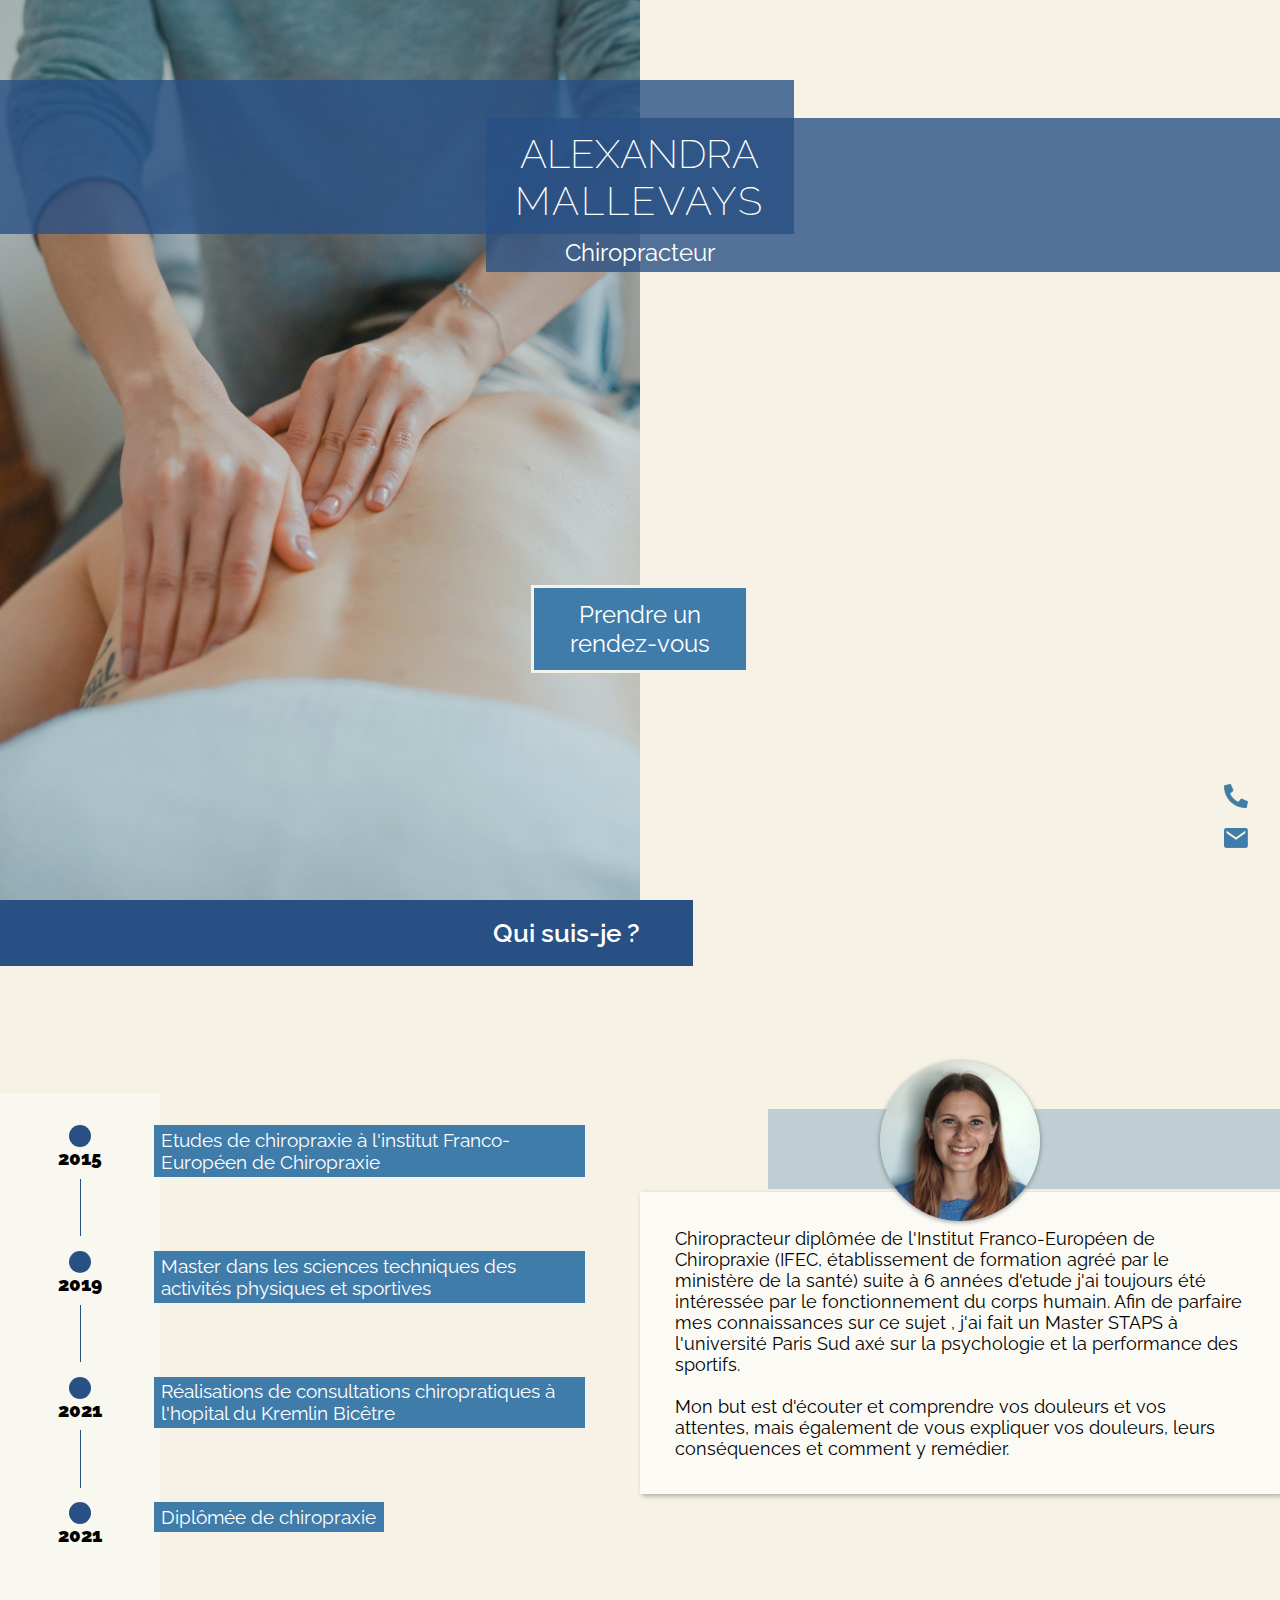
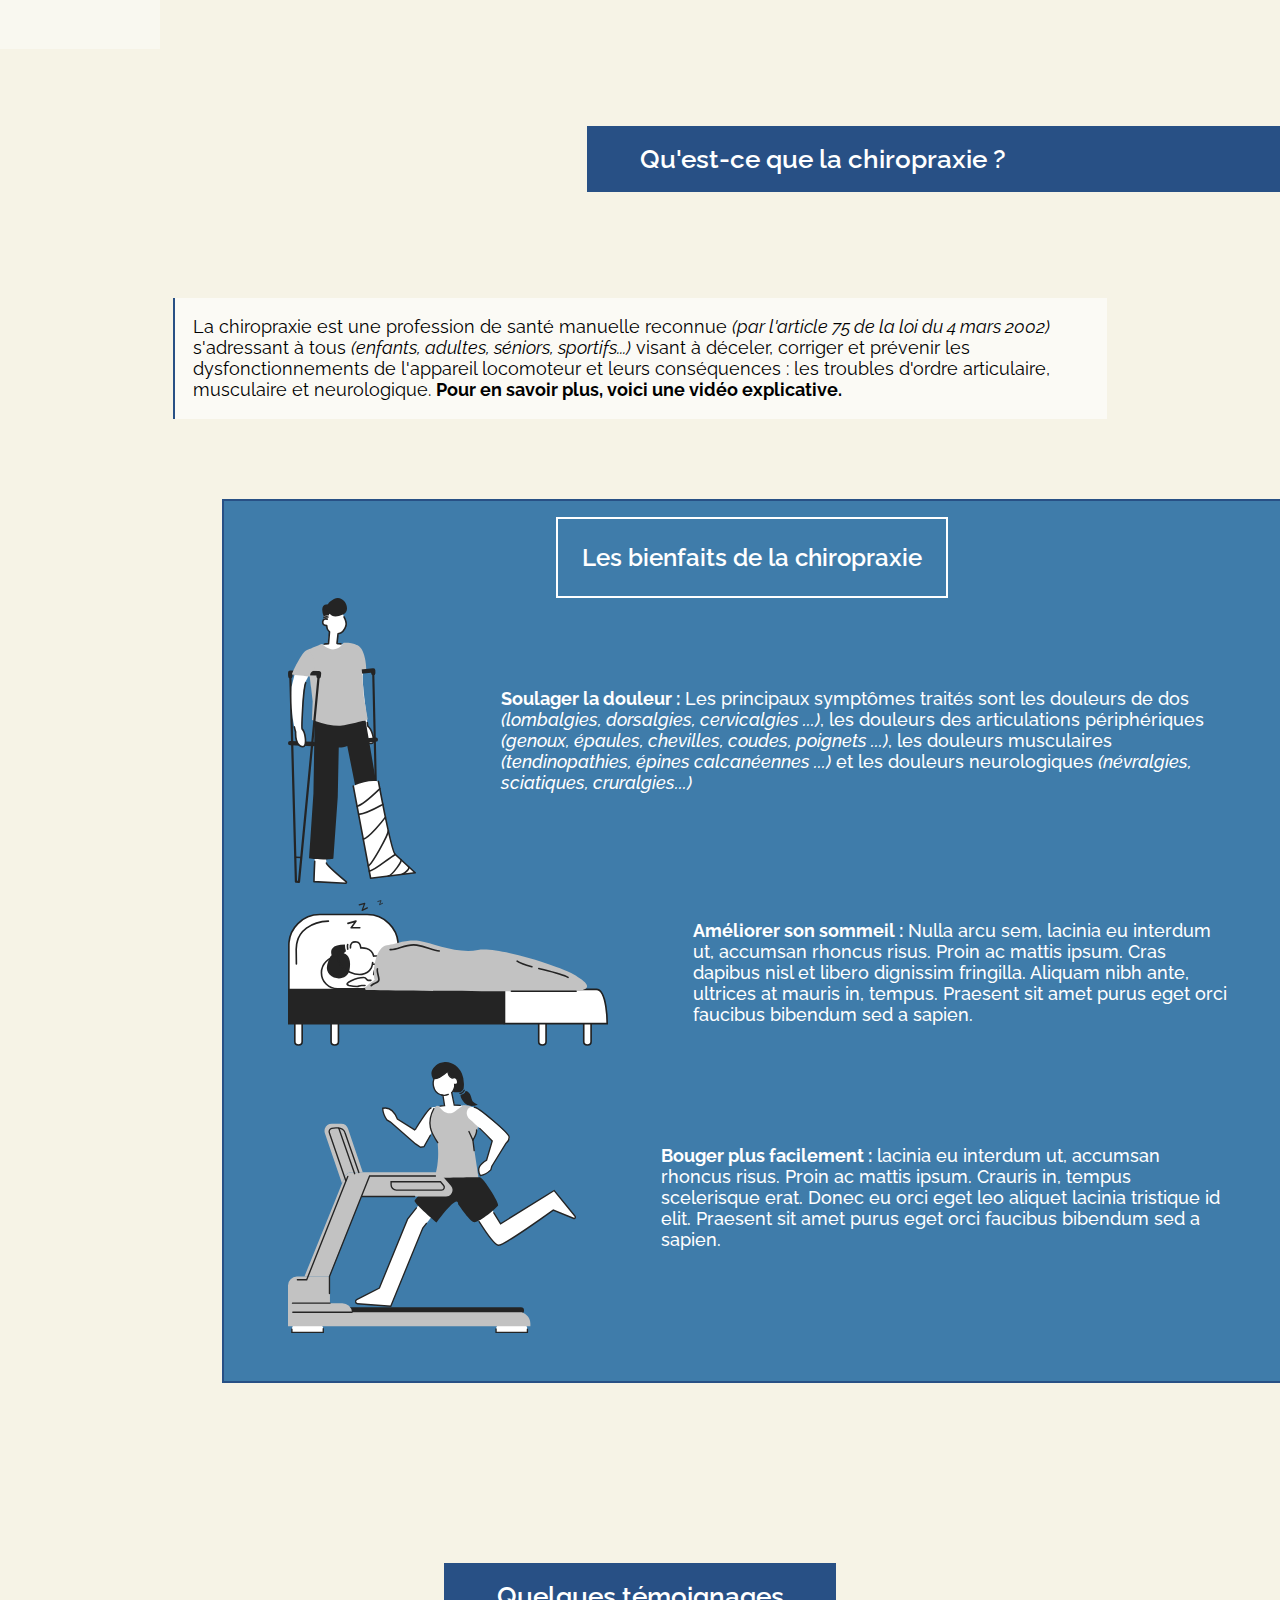
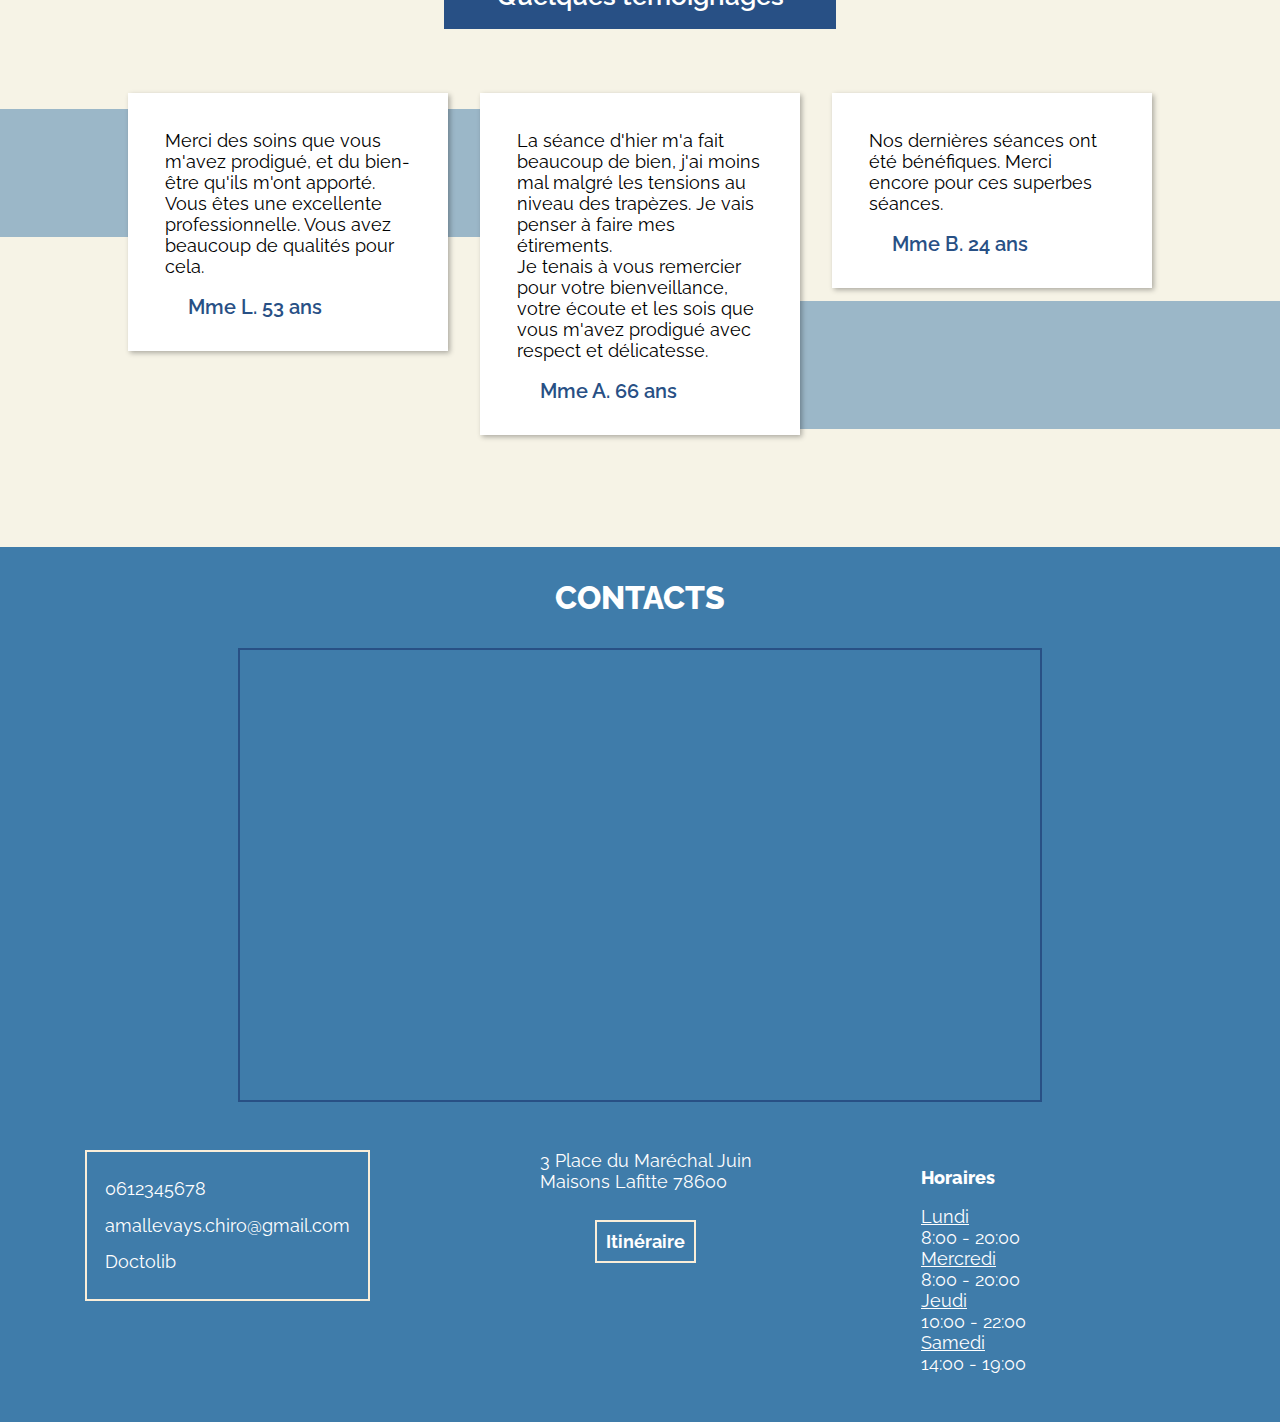
==== commit 9e34f3ad: "added more information to presentation" ====
--- a/mobile.html
+++ b/mobile.html
@@ -85,8 +85,12 @@
                         <div class="__event-text">Master dans les sciences techniques des activités physiques et sportives</div>
                     </div>
                     <div class="__event">
+                        <span class="__date">2021</span> 
+                        <div class="__event-text">Réalisations de consultations chiropratiques à l'hopital du Kremlin Bicêtre</div>
+                    </div>
+                    <div class="__event">
                         <span class="__date __last-date">2021</span> 
-                        <div class="__event-text">Réalisations de consultations chiropratiques à l'hopital du Kremlin Bicêtre</div>
+                        <div class="__event-text">Diplômée de chiropraxie</div>
                     </div>
 
 
@@ -96,9 +100,10 @@
                 <div class="blue-rect-1"></div>
                 <image src="assets/profile_pic.png" class="__profile-pic"></image>
                 <div class="__abouttext">
-                    Mauris ex nisi, luctus a congue id, consectetur at leo. Fusce sed egestas sapien. Etiam nec commodo quam. Duis tincidunt diam sem, sit amet vestibulum ipsum luctus et. Donec ipsum ex, tempor in nibh quis, lobortis rutrum dolor. Curabitur et hendrerit nisi. Vestibulum dictum libero id tortor pellentesque maximus. Aenean quis lectus convallis, egestas risus at, commodo neque. Donec vel pretium lacus, quis dignissim elit. Curabitur hendrerit ultricies accumsan. Morbi sed massa a purus dictum porta elementum et mauris.
+                    Chiropracteur diplômée de l'Institut Franco-Européen de Chiropraxie (IFEC, établissement de formation agréé par le ministère de la santé) suite à  6 années d'etude j'ai toujours été intéressée par le fonctionnement du corps humain.
+                    Afin de parfaire mes connaissances sur ce sujet , j'ai fait un Master STAPS à l'université Paris Sud axé sur la psychologie et la performance des sportifs.
                     </br></br>
-                    Proin laoreet cursus pulvinar. Mauris malesuada vel justo ut tincidunt. Donec eu tellus tincidunt, dapibus magna at, viverra enim. Etiam placerat tortor non enim imperdiet, nec sollicitudin odio maximus. Aliquam molestie commodo pretium. Donec ac convallis orci. Aenean scelerisque nunc laoreet fermentum varius. Mauris semper tortor turpis, ut cursus augue luctus eget.  
+                    Mon but est d'écouter et comprendre vos douleurs et vos attentes, mais également de vous expliquer vos douleurs, leurs conséquences et comment y remédier.
                 </div>
             </div>
             
@@ -112,7 +117,7 @@
         </div>
 
         <div class="__content">
-            <p class="__introduction">La chiropraxie est une profession de santé manuelle reconnue <i>(par l'article 75 de la loi du 4 mars 2002)</i> s'adressant à tous <i>(enfants, adultes, séniors, sportifs...)</i> visant à déceler, corriger et prévenir les dysfonctionnements de l'appareil locomoteur et leurs conséquences : les troubles d'ordre articulaire, musculaire et neurologique. <b><a href="https://vimeo.com/82379771">Vidéo explicative</a></b></p>
+            <p class="__introduction">La chiropraxie est une profession de santé manuelle reconnue <i>(par l'article 75 de la loi du 4 mars 2002)</i> s'adressant à tous <i>(enfants, adultes, séniors, sportifs...)</i> visant à déceler, corriger et prévenir les dysfonctionnements de l'appareil locomoteur et leurs conséquences : les troubles d'ordre articulaire, musculaire et neurologique. <b><a href="https://vimeo.com/82379771" style="cursor: pointer">Pour en savoir plus, voici une vidéo explicative.</a></b></p>
             
             
             <div class="upsides-div">
--- a/css/main.css
+++ b/css/main.css
@@ -243,18 +243,21 @@
   }
 }
 
-@media (min-width: 0px) and (max-width: 500px) {
-  .title-box .__title-div-left {
-    width: 73%;
-  }
-  .title-box .__title-div-right {
-    width: 73%;
-  }
-}
-
 @media (min-width: 0px) and (max-width: 600px) {
   .homepage {
     height: 95vh;
+  }
+  .bg-image {
+    position: absolute;
+    height: 100vh;
+    width: 100vw;
+    background: center/cover url("/assets/banner.jpg");
+  }
+  .title-box .__title-div-left {
+    width: 85%;
+  }
+  .title-box .__title-div-right {
+    width: 85%;
   }
 }
 
@@ -270,7 +273,7 @@
 .upper-menu-btn .__bar {
   width: 100%;
   height: .2em;
-  background-color: #285085;
+  background-color: #F6F3E6;
   border-radius: 4px;
   position: absolute;
   -webkit-transition: 0.4s;
@@ -300,8 +303,8 @@
 }
 
 .upper-menu-btn.toggle .__bar3 {
-  -webkit-transform: rotate(45deg) translate(-8px, -8px);
-  transform: rotate(45deg) translate(-5px, -4px);
+  -webkit-transform: rotate(45deg) translate(-7px, -6px);
+  transform: rotate(45deg) translate(-7px, -6px);
   background-color: white;
 }
 
@@ -318,7 +321,10 @@
   display: block;
   position: absolute;
   width: 100%;
-  height: 50%;
+  height: -webkit-fit-content;
+  height: -moz-fit-content;
+  height: fit-content;
+  padding-bottom: 2em;
   right: -100%;
   top: 0;
   background-color: #3F7CAA;
@@ -339,8 +345,8 @@
   width: 85%;
   margin-left: 5%;
   border-top: 1px solid #285085;
-  font-size: 1.15em;
-  padding: .5em;
+  font-size: 1.25em;
+  padding: 1em .5em 1em .5em;
   color: white;
   font-weight: 600;
 }
@@ -363,7 +369,7 @@
 .about-page .__title-bar {
   margin-top: 0em;
   margin-bottom: 3em;
-  opacity: 0.9;
+  opacity: 1;
   background-color: #285085;
   width: 50%;
   padding-right: 2em;
@@ -439,7 +445,7 @@
   height: -webkit-fit-content;
   height: -moz-fit-content;
   height: fit-content;
-  max-width: 70%;
+  max-width: 65%;
   background-color: #3F7CAA;
   padding: 0.2em 0.4em 0.2em 0.4em;
   color: white;
@@ -588,7 +594,6 @@
 .chiro-page .__title-bar-right {
   margin-top: 5em;
   margin-bottom: 4em;
-  opacity: 0.9;
   background-color: #285085;
   width: 50%;
   padding-left: 2em;
@@ -740,7 +745,6 @@
 
 .testimonies-page .__title-bar-center {
   margin-top: 5em;
-  opacity: 0.9;
   background-color: #285085;
   width: -webkit-fit-content;
   width: -moz-fit-content;
@@ -1021,9 +1025,15 @@
   }
 }
 
-@media (min-width: 0px) and (max-width: 768px) {
+@media (min-width: 450px) and (max-width: 768px) {
   body {
     font-size: 80%;
   }
 }
+
+@media (min-width: 0px) and (max-width: 450px) {
+  body {
+    font-size: 90%;
+  }
+}
 /*# sourceMappingURL=main.css.map */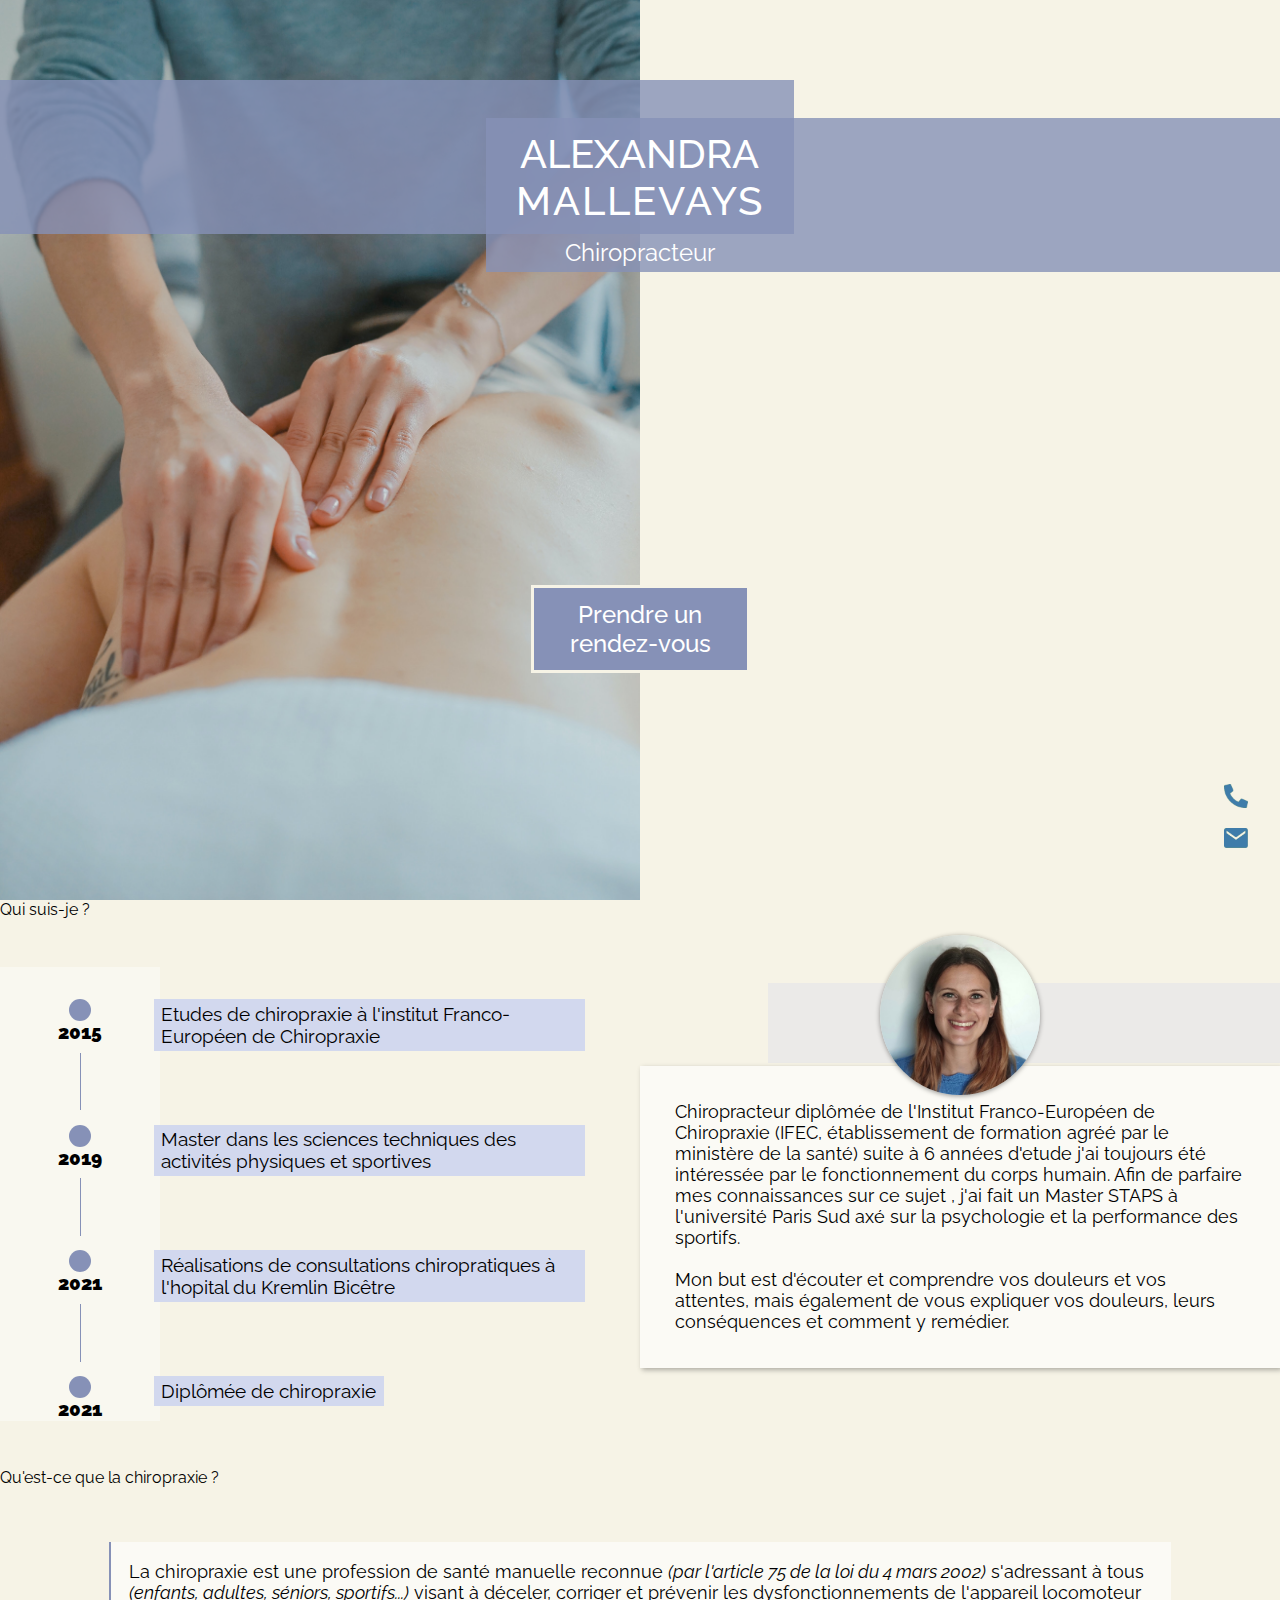
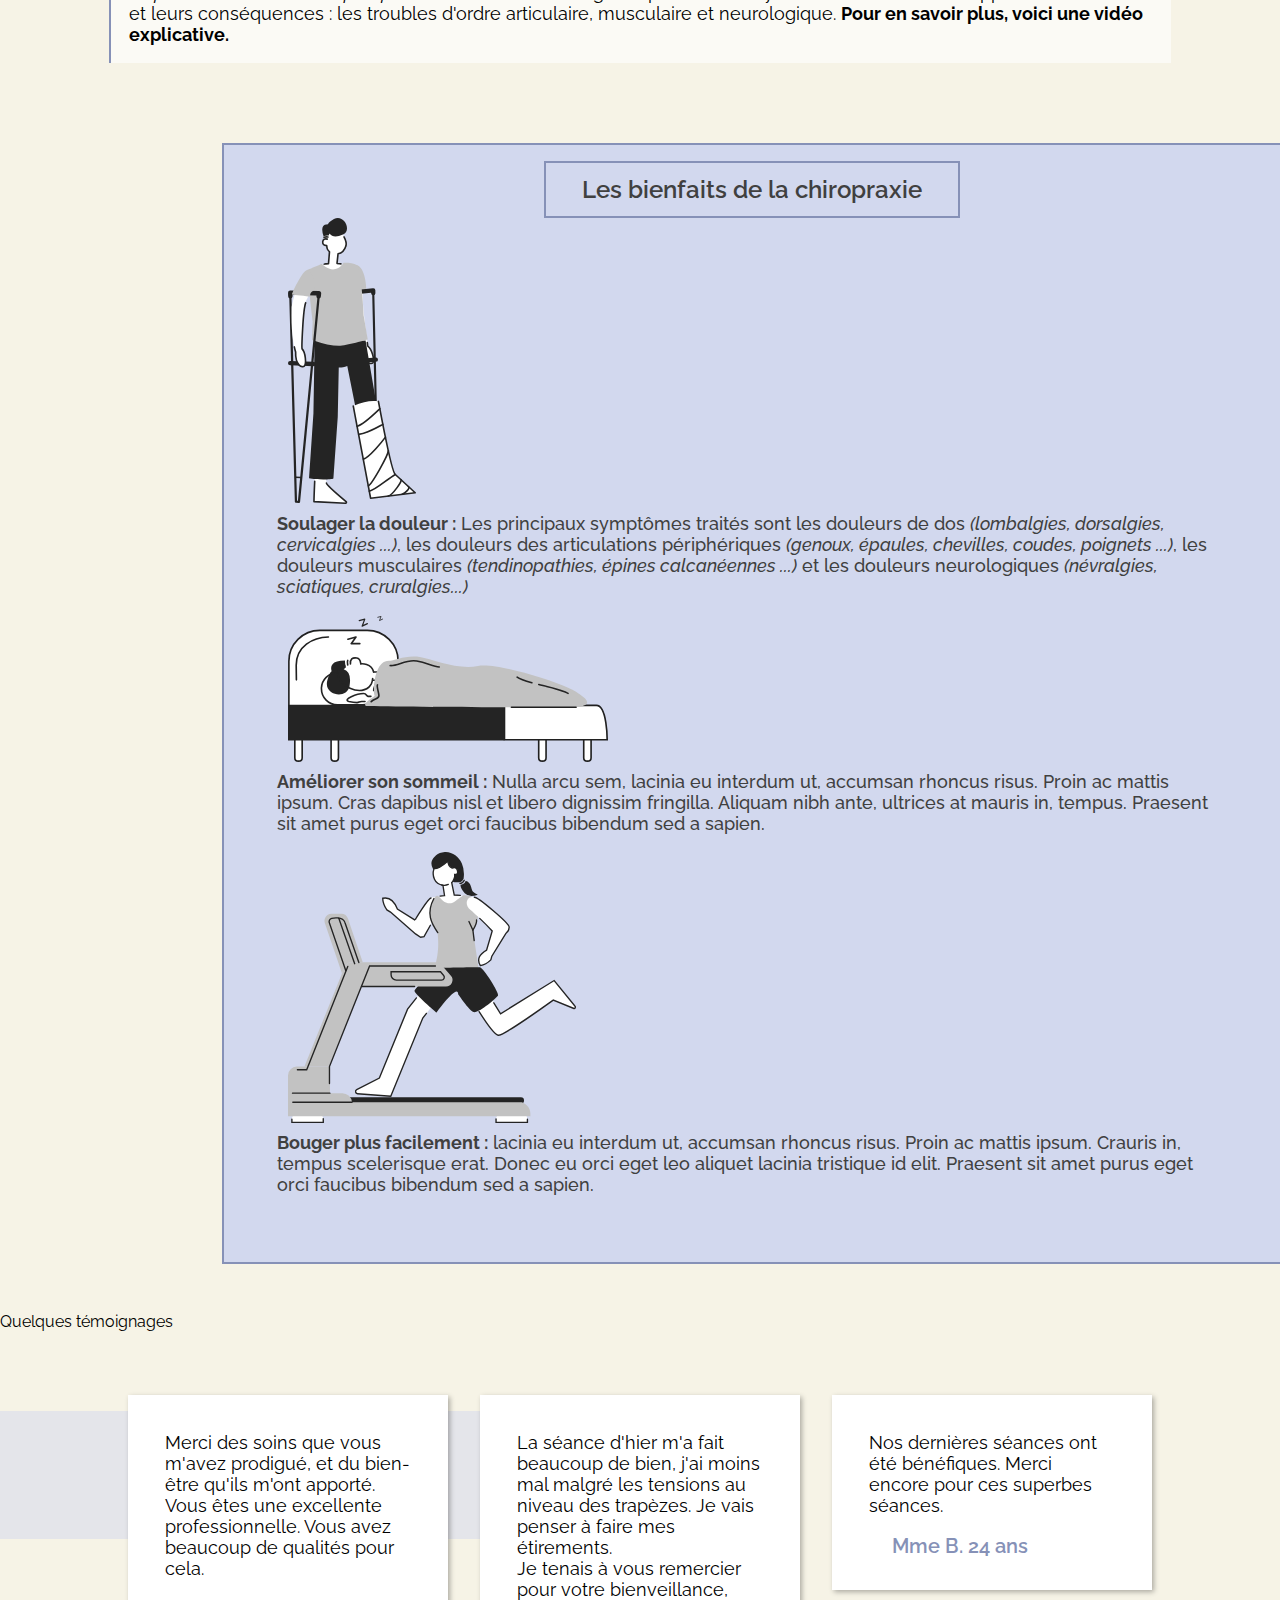
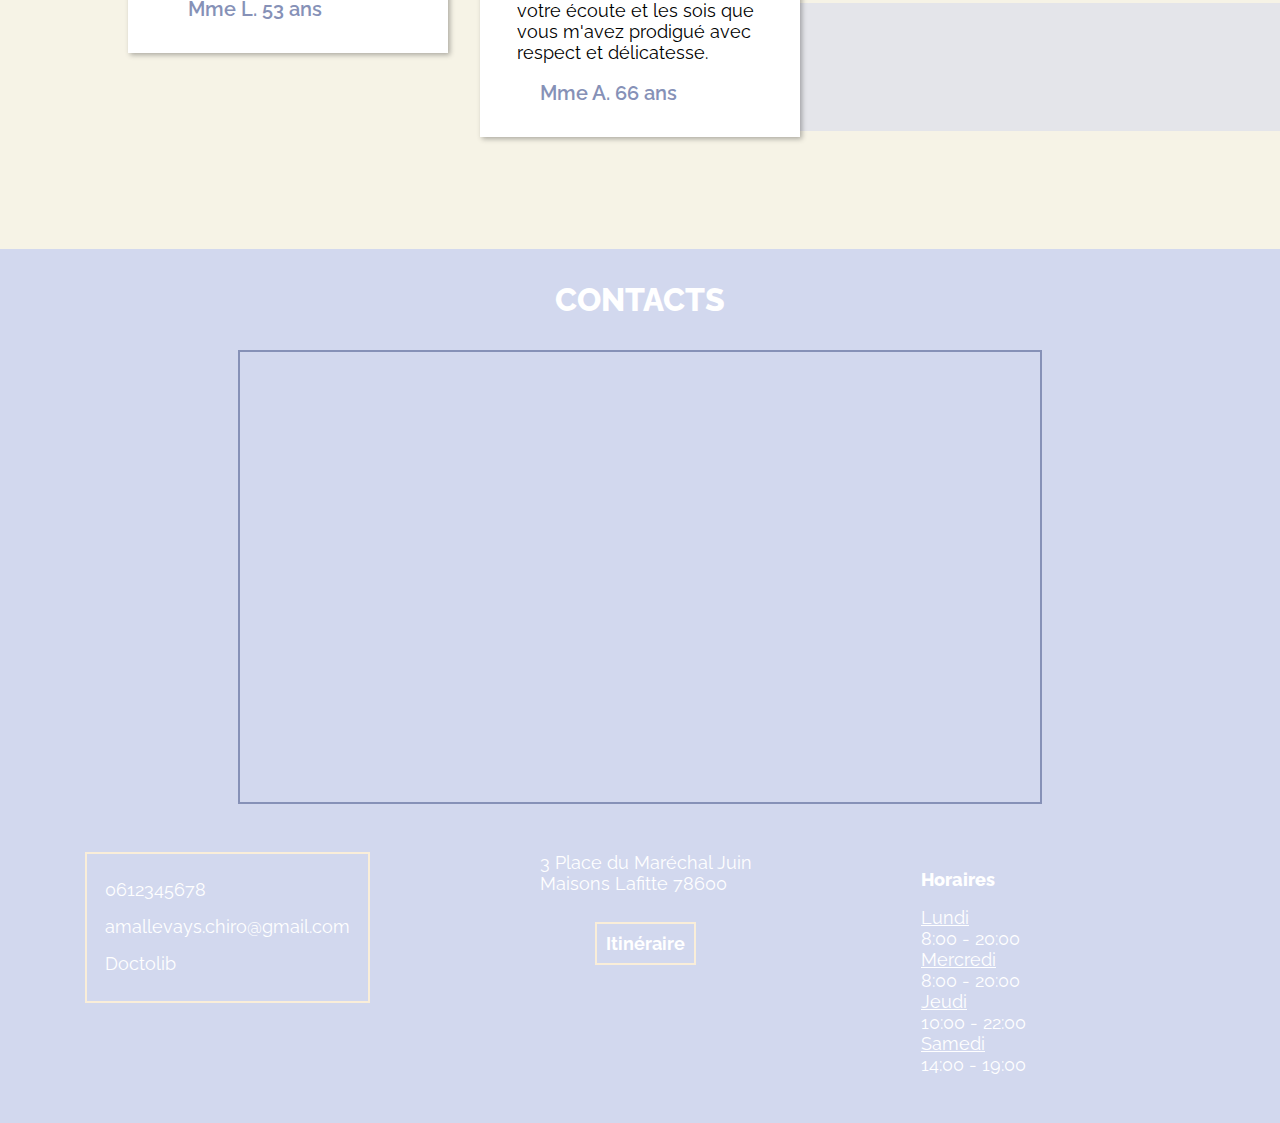
==== commit 8c0a3ba9: "added new category and fixed media queries" ====
--- a/mobile.html
+++ b/mobile.html
@@ -51,19 +51,7 @@
         </a>
         </div>
 
-        <div class="upper-menu-btn" onclick="toggleBtn(this)">
-            <div class="__bar1 __bar"></div>
-            <div class="__bar2 __bar"></div>
-            <div class="__bar3 __bar"></div>
-        </div>
-
-        <div class="upper-menu-mobile">
-            <div class="__header">MENU</div>
-            <a href="#about-page"> <div class="__menu-btn-mobile">Qui suis-je ?</div></a>
-            <a href="#chiro-page"><div class="__menu-btn-mobile">Qu'est-ce que la chiropraxie ?</div></a>
-            <a href="#testimonies-page"><div class="__menu-btn-mobile">Quelques témoignages</div></a>
-            <a href="#contacts-page"><div class="__menu-btn-mobile __contacts-btn">Contacts</div></a>
-        </div>
+        
     </div>
     <div class="about-page section" id="about-page">
 
--- a/css/main.css
+++ b/css/main.css
@@ -19,7 +19,7 @@
 
 .title-box .__title-div-left {
   position: absolute;
-  background-color: #285085;
+  background-color: #8691b7;
   opacity: 0.8;
   width: 62%;
   height: 80%;
@@ -29,7 +29,7 @@
   position: absolute;
   right: 0;
   bottom: 0;
-  background-color: #285085;
+  background-color: #8691b7;
   opacity: 0.8;
   width: 62%;
   height: 80%;
@@ -56,7 +56,7 @@
 }
 
 .title-box .__title-text .__row {
-  font-weight: 200;
+  font-weight: 500;
   font-size: 2.5em;
   text-transform: uppercase;
 }
@@ -74,7 +74,7 @@
 .rdv-btn {
   position: absolute;
   border: 0.15em solid #F6F3E6;
-  background-color: #3F7CAA;
+  background-color: #8691b7;
   left: 0;
   right: 0;
   top: 65%;
@@ -85,14 +85,15 @@
   padding: .5em 1.5em .5em 1.5em;
   text-align: center;
   font-size: 1.5em;
-  color: white;
+  font-weight: 500;
+  color: #fff;
   -webkit-transition: all 0.3s;
   transition: all 0.3s;
   cursor: pointer;
 }
 
 .rdv-btn:hover {
-  background-color: #285085;
+  background-color: #d2d8ee;
 }
 
 .upper-menu {
@@ -122,31 +123,27 @@
 }
 
 .upper-menu .__chiro-btn {
+  color: #8691b7;
+}
+
+.upper-menu .__chiro-btn:hover {
+  background-color: rgba(210, 216, 238, 0.2);
+}
+
+.upper-menu .__testimonies-btn {
+  color: #8691b7;
+}
+
+.upper-menu .__testimonies-btn:hover {
+  background-color: rgba(210, 216, 238, 0.2);
+}
+
+.upper-menu .__cabinet-btn {
   color: white;
 }
 
-.upper-menu .__chiro-btn:hover {
+.upper-menu .__cabinet-btn:hover {
   background-color: rgba(255, 255, 255, 0.2);
-}
-
-.upper-menu .__green {
-  color: #285085;
-}
-
-.upper-menu .__testimonies-btn {
-  color: #285085;
-}
-
-.upper-menu .__testimonies-btn:hover {
-  background-color: rgba(63, 124, 170, 0.2);
-}
-
-.upper-menu .__contacts-btn {
-  color: #285085;
-}
-
-.upper-menu .__contacts-btn:hover {
-  background-color: rgba(63, 124, 170, 0.2);
 }
 
 .contact-icons {
@@ -163,7 +160,7 @@
   position: absolute;
   content: "";
   font-family: 'Roboto', sans-serif;
-  color: #285085;
+  color: #8691b7;
   font-weight: 1000;
   font-size: 1.15em;
   letter-spacing: 1px;
@@ -176,7 +173,7 @@
 .contact-icons .__phone-icon:hover::before {
   right: 2em;
   top: 0.15em;
-  content: "0612345678";
+  content: "0650796913";
   opacity: 1;
 }
 
@@ -194,7 +191,7 @@
   position: absolute;
   content: "";
   font-family: 'Roboto', sans-serif;
-  color: #285085;
+  color: #8691b7;
   font-weight: 1000;
   font-size: 1.15em;
   letter-spacing: 1px;
@@ -268,6 +265,7 @@
   height: 1.75em;
   top: 1em;
   z-index: 5;
+  display: none;
 }
 
 .upper-menu-btn .__bar {
@@ -312,24 +310,25 @@
   position: absolute;
   height: 6em;
   width: 28%;
-  background-color: rgba(63, 124, 170, 0.3);
+  background-color: rgba(210, 216, 238, 0.3);
   right: 0;
   bottom: 6%;
 }
 
 .upper-menu-mobile {
-  display: block;
+  display: none;
   position: absolute;
   width: 100%;
   height: -webkit-fit-content;
   height: -moz-fit-content;
   height: fit-content;
-  padding-bottom: 2em;
+  padding-bottom: 4em;
   right: -100%;
   top: 0;
-  background-color: #3F7CAA;
+  background-color: #8691b7;
   -webkit-transition: 0.5s;
   transition: 0.5s;
+  border-bottom: 2px solid #d2d8ee;
 }
 
 .upper-menu-mobile .__header {
@@ -344,7 +343,7 @@
 .upper-menu-mobile .__menu-btn-mobile {
   width: 85%;
   margin-left: 5%;
-  border-top: 1px solid #285085;
+  border-top: 1px solid #d2d8ee;
   font-size: 1.25em;
   padding: 1em .5em 1em .5em;
   color: white;
@@ -352,11 +351,37 @@
 }
 
 .upper-menu-mobile .__contacts-btn {
-  border-bottom: 1px solid #285085;
+  border-bottom: 1px solid #d2d8ee;
 }
 
 .menu-toggle {
   right: 0px;
+}
+
+@media (min-width: 0px) and (max-width: 1000px) {
+  .upper-menu-mobile {
+    display: block;
+  }
+  .upper-menu-btn {
+    display: block;
+  }
+  .upper-menu-btn .__bar {
+    background-color: #8691b7;
+  }
+  .upper-menu {
+    display: none;
+  }
+}
+
+@media (min-width: 450px) and (max-width: 1000px) {
+  .upper-menu-btn.toggle .__bar1 {
+    -webkit-transform: rotate(-45deg) translate(-9px, 6px);
+    transform: rotate(-45deg) translate(-7px, 6px);
+  }
+  .upper-menu-btn.toggle .__bar3 {
+    -webkit-transform: rotate(45deg) translate(-7px, -6px);
+    transform: rotate(45deg) translate(-6px, -6px);
+  }
 }
 
 .about-page {
@@ -366,21 +391,6 @@
   padding-bottom: 3em;
 }
 
-.about-page .__title-bar {
-  margin-top: 0em;
-  margin-bottom: 3em;
-  opacity: 1;
-  background-color: #285085;
-  width: 50%;
-  padding-right: 2em;
-  color: white;
-  line-height: 2.5em;
-  text-align: right;
-  vertical-align: center;
-  font-size: 1.65em;
-  font-weight: 600;
-}
-
 .about-page .__content {
   display: -webkit-box;
   display: -ms-flexbox;
@@ -416,7 +426,7 @@
   height: 5em;
   margin-top: -3em;
   margin-left: 10%;
-  background-color: rgba(63, 124, 170, 0.3);
+  background-color: rgba(210, 216, 238, 0.3);
   z-index: -10;
 }
 
@@ -446,9 +456,9 @@
   height: -moz-fit-content;
   height: fit-content;
   max-width: 65%;
-  background-color: #3F7CAA;
+  background-color: #d2d8ee;
   padding: 0.2em 0.4em 0.2em 0.4em;
-  color: white;
+  color: black;
 }
 
 .timeline .__date {
@@ -464,7 +474,7 @@
   width: 1.15em;
   display: block;
   margin-left: 0.6em;
-  background-color: #285085;
+  background-color: #8691b7;
   border-radius: 50%;
 }
 
@@ -475,11 +485,23 @@
   display: block;
   margin-top: .5em;
   margin-left: 1.15em;
-  background-color: #285085;
+  background-color: #8691b7;
 }
 
 .timeline .__last-date::after {
   display: none;
+}
+
+.associations {
+  font-size: 1.3em;
+  font-weight: 500;
+  width: 100%;
+  text-align: center;
+  background-color: #d2d8ee;
+  color: black;
+  padding-top: .5em;
+  padding-bottom: .5em;
+  margin-top: 3em;
 }
 
 .white-rect-1 {
@@ -526,11 +548,7 @@
 }
 
 @media (min-width: 100px) and (max-width: 600px) {
-  .about-page .__title-bar {
-    width: 100%;
-    padding-left: 0;
-    padding-right: 0;
-    text-align: center;
+  .about-page .title-bar {
     margin-bottom: 0em;
   }
   .about-page .__content {
@@ -564,9 +582,8 @@
     height: -moz-fit-content;
     height: fit-content;
     max-width: 70%;
-    background-color: #3F7CAA;
+    background-color: #d2d8ee;
     padding: 0.2em 0.4em 0.2em 0.4em;
-    color: white;
   }
   .timeline .__date {
     margin-left: 1em;
@@ -591,19 +608,8 @@
   padding-bottom: 3em;
 }
 
-.chiro-page .__title-bar-right {
-  margin-top: 5em;
-  margin-bottom: 4em;
-  background-color: #285085;
-  width: 50%;
-  padding-left: 2em;
-  color: white;
-  line-height: 2.5em;
-  text-align: left;
-  vertical-align: center;
-  font-size: 1.65em;
-  font-weight: 600;
-  margin-left: calc(50% - 2em);
+.chiro-page .title-bar {
+  margin-top: 2em;
 }
 
 .chiro-page .__content {
@@ -612,19 +618,19 @@
 }
 
 .chiro-page .__content .__introduction {
-  width: 70%;
+  width: 80%;
   margin-top: 3em;
   margin-left: auto;
   margin-right: auto;
   font-size: 1.15em;
   padding: 1em;
-  border-left: 2px solid #285085;
+  border-left: 2px solid #8691b7;
   background-color: rgba(255, 255, 255, 0.6);
 }
 
 .upsides-div {
   width: 80%;
-  background-color: #3f7caa;
+  background-color: #d2d8ee;
   height: -webkit-fit-content;
   height: -moz-fit-content;
   height: fit-content;
@@ -640,9 +646,9 @@
           flex-direction: column;
   padding: 1em;
   padding-bottom: 3em;
-  border-left: 2px solid #285085;
-  border-top: 2px solid #285085;
-  border-bottom: 2px solid #285085;
+  border-left: 2px solid #8691b7;
+  border-top: 2px solid #8691b7;
+  border-bottom: 2px solid #8691b7;
 }
 
 .upsides-div .__header {
@@ -654,24 +660,32 @@
   text-align: center;
   font-size: 1.5em;
   font-weight: 600;
-  padding: 1em;
-  color: white;
-  border: 2px solid white;
+  padding: .5em 1.5em .5em 1.5em;
+  color: #404040;
+  border: 2px solid #8691b7;
 }
 
 .upside {
   display: -webkit-box;
   display: -ms-flexbox;
   display: flex;
-  -webkit-box-orient: horizontal;
+  -webkit-box-orient: vertical;
   -webkit-box-direction: normal;
-      -ms-flex-direction: row;
-          flex-direction: row;
+      -ms-flex-direction: column;
+          flex-direction: column;
 }
 
 .upside .__icon {
   margin-left: 3em;
   margin-right: 3em;
+}
+
+.upside .__header2 {
+  color: #404040;
+  font-weight: 700;
+  font-size: 1.2em;
+  margin-left: 3em;
+  margin-top: 3em;
 }
 
 .upside .__text {
@@ -681,13 +695,9 @@
   margin-top: auto;
   margin-bottom: auto;
   font-size: 1.15em;
-  color: white;
-  padding: 2em;
+  color: #404040;
+  padding: .5em 2em 1em 2em;
   font-weight: 500;
-}
-
-.upside .__text b {
-  font-weight: 700;
 }
 
 #injured-icon {
@@ -703,12 +713,6 @@
 }
 
 @media (min-width: 0px) and (max-width: 600px) {
-  .chiro-page .__title-bar-right {
-    width: 100%;
-    margin-left: 0;
-    padding-left: 0;
-    text-align: center;
-  }
   .chiro-page .__content .__introduction {
     width: 80%;
     margin-top: 0;
@@ -743,22 +747,8 @@
   height: fit-content;
 }
 
-.testimonies-page .__title-bar-center {
+.testimonies-page .title-bar {
   margin-top: 5em;
-  background-color: #285085;
-  width: -webkit-fit-content;
-  width: -moz-fit-content;
-  width: fit-content;
-  padding-left: 2em;
-  padding-right: 2em;
-  margin-left: auto;
-  margin-right: auto;
-  color: white;
-  line-height: 2.5em;
-  text-align: left;
-  vertical-align: center;
-  font-size: 1.65em;
-  font-weight: 600;
 }
 
 .testimonies-page .__testimonies {
@@ -797,7 +787,7 @@
   font-size: 1.25em;
   margin-left: 3em;
   font-weight: 600;
-  color: #285085;
+  color: #8691b7;
 }
 
 .white-rect-2 {
@@ -807,7 +797,7 @@
   left: 0;
   margin-top: 2em;
   z-index: -10;
-  background-color: rgba(63, 124, 170, 0.5);
+  background-color: rgba(210, 216, 238, 0.5);
 }
 
 .white-rect-3 {
@@ -817,7 +807,7 @@
   right: 0;
   margin-top: 14em;
   z-index: -10;
-  background-color: rgba(63, 124, 170, 0.5);
+  background-color: rgba(210, 216, 238, 0.5);
 }
 
 @media (min-width: 0px) and (max-width: 600px) {
@@ -865,7 +855,7 @@
   padding-bottom: 3em;
   margin-top: 6em;
   padding-top: 2em;
-  background-color: #3F7CAA;
+  background-color: #d2d8ee;
 }
 
 .contacts-page .__title {
@@ -882,7 +872,7 @@
   height: 450px;
   margin-left: auto;
   margin-right: auto;
-  border: 2px solid #285085;
+  border: 2px solid #8691b7;
 }
 
 .info-row {
@@ -967,13 +957,216 @@
     width: 50%;
     margin-top: 2em;
     padding-top: 2em;
-    border-top: 1px solid #285085;
+    border-top: 1px solid #8691b7;
   }
   .info-row .__schedule {
     width: 50%;
     margin-top: 2em;
     padding-top: 2em;
-    border-top: 1px solid #285085;
+    border-top: 1px solid #8691b7;
+  }
+}
+
+.cabinet-page {
+  height: -webkit-fit-content;
+  height: -moz-fit-content;
+  height: fit-content;
+}
+
+.cabinet-page .title-bar {
+  margin-top: 0em;
+  margin-bottom: 2em;
+}
+
+.cabinet-page .cabinet-img {
+  width: 60%;
+  border: 2px solid #8691b7;
+  margin-bottom: 3em;
+}
+
+.cabinet-page .__image-row {
+  display: -webkit-box;
+  display: -ms-flexbox;
+  display: flex;
+  -webkit-box-orient: horizontal;
+  -webkit-box-direction: normal;
+      -ms-flex-direction: row;
+          flex-direction: row;
+  -ms-flex-pack: distribute;
+      justify-content: space-around;
+  padding: 0 2em 0 2em;
+}
+
+.cabinet-page .__content {
+  width: 100%;
+  display: -webkit-box;
+  display: -ms-flexbox;
+  display: flex;
+  -webkit-box-orient: horizontal;
+  -webkit-box-direction: normal;
+      -ms-flex-direction: row;
+          flex-direction: row;
+  -ms-flex-pack: distribute;
+      justify-content: space-around;
+  background-color: rgba(255, 255, 255, 0.6);
+  padding-top: 2em;
+  margin-bottom: 5em;
+  border-top: 2px solid #8691b7;
+}
+
+.cabinet-page .__header {
+  display: -webkit-box;
+  display: -ms-flexbox;
+  display: flex;
+  -webkit-box-orient: horizontal;
+  -webkit-box-direction: normal;
+      -ms-flex-direction: row;
+          flex-direction: row;
+  font-size: 1.3em;
+  font-weight: 600;
+  -webkit-box-pack: center;
+      -ms-flex-pack: center;
+          justify-content: center;
+}
+
+.cabinet-page .__header .__icon {
+  width: 1.5em;
+  height: 1.5em;
+  margin-right: .5em;
+}
+
+.cabinet-page .__element {
+  -webkit-box-flex: 1;
+      -ms-flex: 1;
+          flex: 1;
+  padding: 1em;
+}
+
+.cabinet-page .__location {
+  margin-top: 3em;
+}
+
+.cabinet-page .__body {
+  font-size: 1.15em;
+  display: -webkit-box;
+  display: -ms-flexbox;
+  display: flex;
+  -webkit-box-orient: vertical;
+  -webkit-box-direction: normal;
+      -ms-flex-direction: column;
+          flex-direction: column;
+  text-align: center;
+  padding-top: 1.5em;
+}
+
+.cabinet-page .__body .__route-btn {
+  color: #8691b7;
+  padding: .5em;
+  width: -webkit-fit-content;
+  width: -moz-fit-content;
+  width: fit-content;
+  margin: 1em auto 3em auto;
+  font-weight: 700;
+  border: 2px solid #d2d8ee;
+  -webkit-transition: 0.4s;
+  transition: 0.4s;
+}
+
+.cabinet-page .__body .__route-btn:hover {
+  background-color: #8691b7;
+  color: white;
+}
+
+.cabinet-page .__price-cat {
+  display: -webkit-box;
+  display: -ms-flexbox;
+  display: flex;
+  -webkit-box-orient: horizontal;
+  -webkit-box-direction: normal;
+      -ms-flex-direction: row;
+          flex-direction: row;
+  width: 80%;
+  margin-left: auto;
+  margin-right: auto;
+  margin-bottom: 1em;
+}
+
+.cabinet-page .__price-cat .__price {
+  height: -webkit-fit-content;
+  height: -moz-fit-content;
+  height: fit-content;
+  margin-top: auto;
+  margin-bottom: auto;
+  margin-left: 2em;
+  padding: 0.25em;
+  background-color: #8691b7;
+  color: white;
+  -webkit-box-shadow: 1px 1px 5px rgba(0, 0, 0, 0.2);
+          box-shadow: 1px 1px 5px rgba(0, 0, 0, 0.2);
+}
+
+.cabinet-page .__infos-header {
+  font-size: 1.2em;
+  display: -webkit-box;
+  display: -ms-flexbox;
+  display: flex;
+  margin-top: 2em;
+}
+
+.cabinet-page .__infos-header img {
+  margin-right: .5em;
+  margin-left: 1em;
+}
+
+.cabinet-page .__infos {
+  text-align: justify;
+  padding: 1em;
+  margin-bottom: 2em;
+}
+
+.cabinet-page .__day {
+  display: -webkit-box;
+  display: -ms-flexbox;
+  display: flex;
+  margin-top: 2em;
+  margin-left: 20%;
+  font-weight: 700;
+}
+
+.cabinet-page .__day .__label {
+  padding: 0.3em;
+  background-color: #8691b7;
+  color: white;
+  -webkit-box-shadow: 1px 1px 5px rgba(0, 0, 0, 0.2);
+          box-shadow: 1px 1px 5px rgba(0, 0, 0, 0.2);
+  margin-right: 2em;
+  font-weight: 400;
+}
+
+@media (min-width: 0px) and (max-width: 600px) {
+  .cabinet-page .__image-row {
+    -webkit-box-orient: vertical;
+    -webkit-box-direction: normal;
+        -ms-flex-direction: column;
+            flex-direction: column;
+    padding: 0;
+  }
+  .cabinet-page .cabinet-img {
+    width: 100%;
+    margin-bottom: 1em;
+  }
+  .cabinet-page .__content {
+    -webkit-box-orient: vertical;
+    -webkit-box-direction: normal;
+        -ms-flex-direction: column;
+            flex-direction: column;
+  }
+  .cabinet-page .__infos {
+    text-align: left;
+  }
+  .cabinet-page .__day {
+    margin-left: auto;
+    margin-right: auto;
   }
 }
 
@@ -1036,4 +1229,51 @@
     font-size: 90%;
   }
 }
+
+.title-bar {
+  opacity: 1;
+  background-color: #8691b7;
+  color: white;
+  line-height: 2.5em;
+  vertical-align: center;
+  font-size: 1.65em;
+  font-weight: 600;
+}
+
+.title-bar-left {
+  width: 50%;
+  padding-right: 2em;
+  text-align: right;
+}
+
+.title-bar-right {
+  padding-left: 2em;
+  text-align: left;
+  margin-left: calc(50% - 2em);
+}
+
+.title-bar-center {
+  width: -webkit-fit-content;
+  width: -moz-fit-content;
+  width: fit-content;
+  padding-left: 2em;
+  padding-right: 2em;
+  margin-left: auto;
+  margin-right: auto;
+  text-align: left;
+}
+
+ul {
+  list-style: square;
+}
+
+@media (min-width: 100px) and (max-width: 600px) {
+  .title-bar {
+    width: 100%;
+    padding-left: 0;
+    padding-right: 0;
+    margin-left: 0;
+    text-align: center;
+  }
+}
 /*# sourceMappingURL=main.css.map */